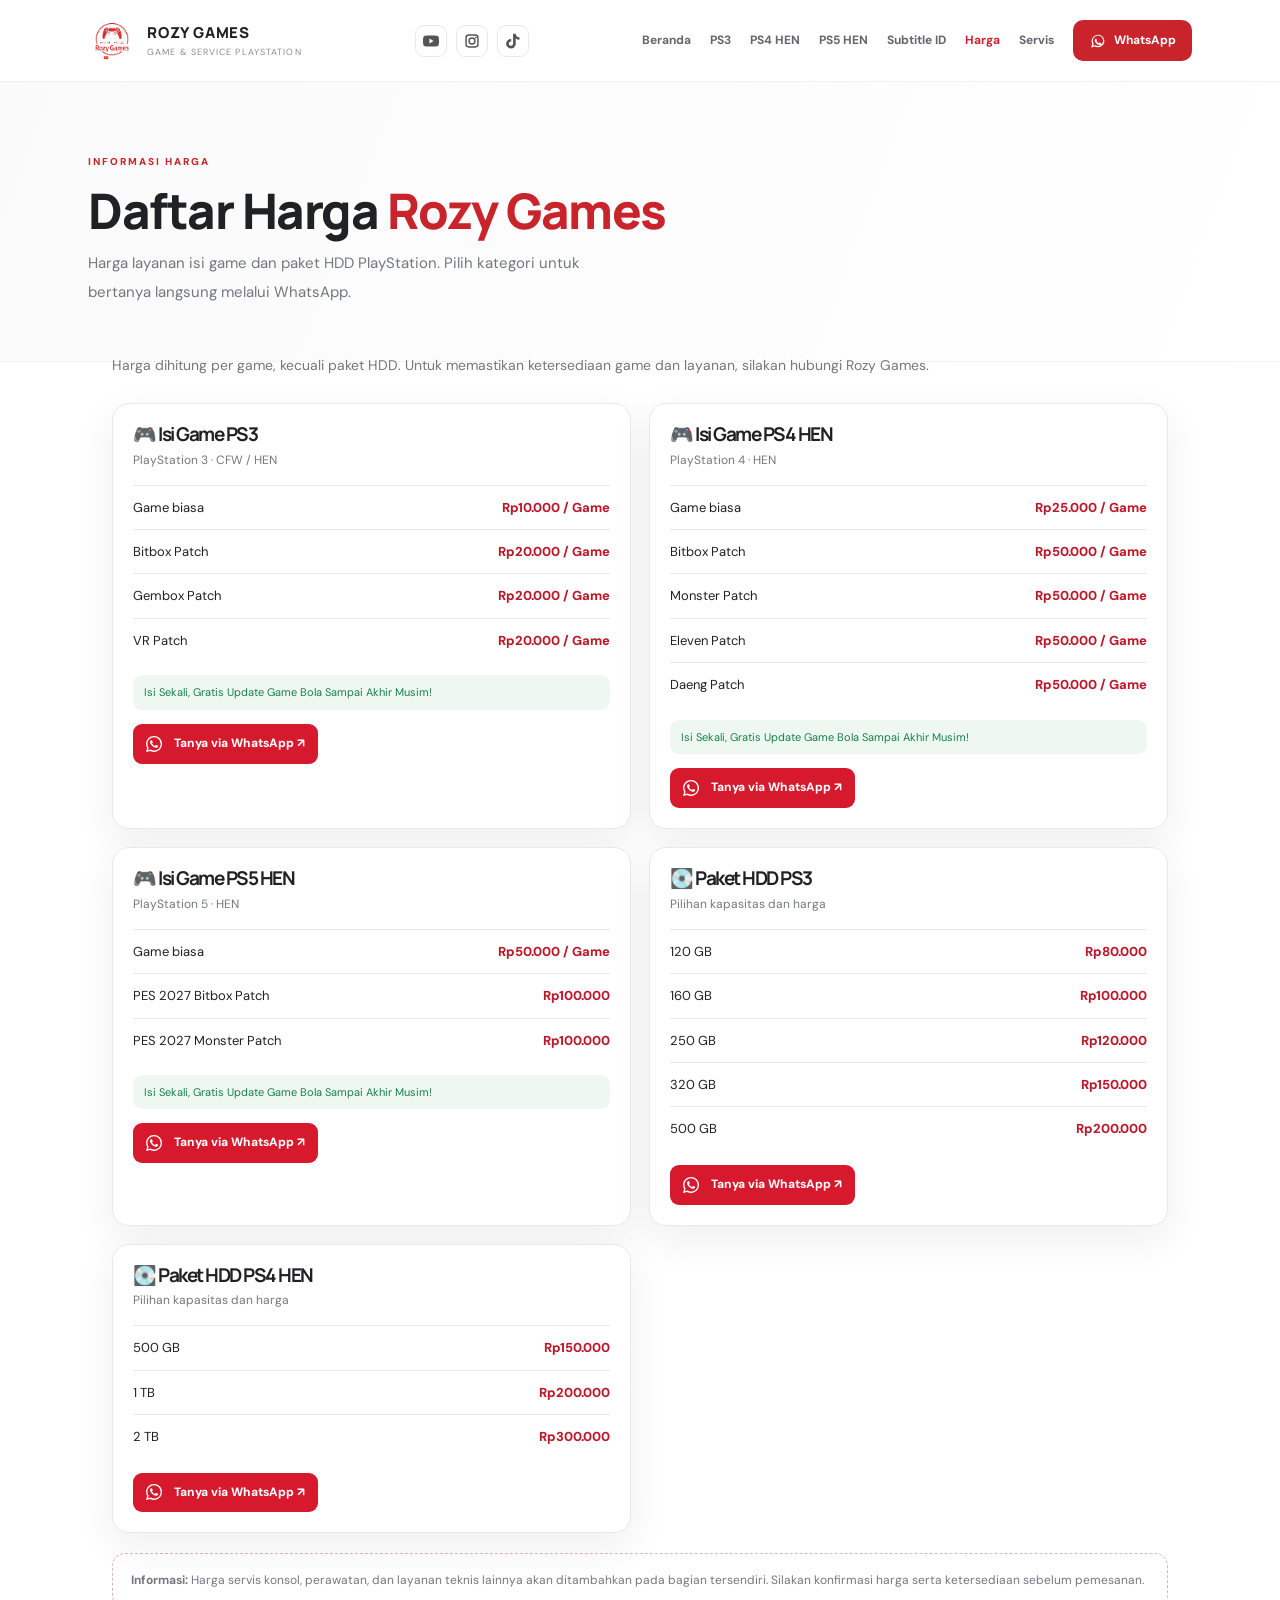
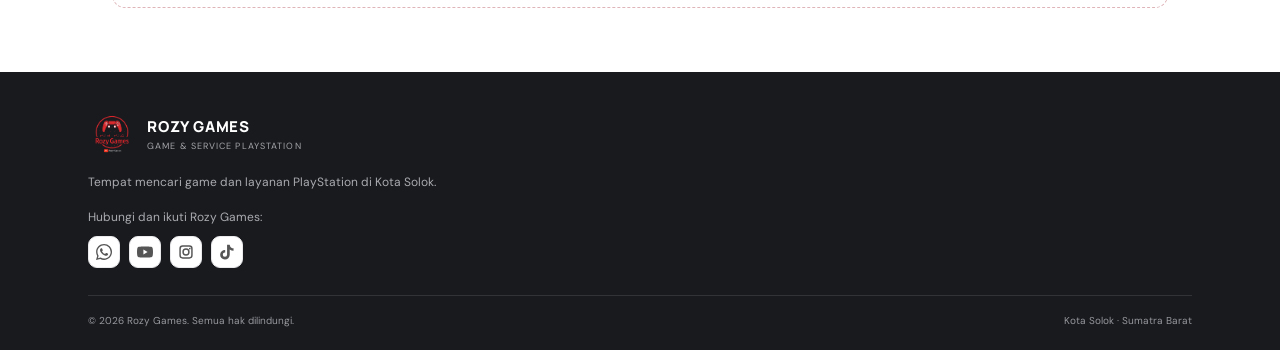
==== harga.html @ c739a8d6 "Rapikan metadata dan SEO halaman Rozy Games" ====
<!doctype html>
<html lang="id">
<head>
  <meta charset="utf-8">
  <meta name="viewport" content="width=device-width, initial-scale=1">
  <meta name="theme-color" content="#ffffff">
  <meta name="description" content="Daftar harga jasa isi game PS3, PS4 HEN, PS5 HEN dan paket HDD Rozy Games Kota Solok, Sumatra Barat. Konfirmasi harga dan ketersediaan melalui WhatsApp.">
  <title>Daftar Harga Isi Game | Rozy Games</title>
  <link rel="preconnect" href="https://fonts.googleapis.com">
  <link rel="preconnect" href="https://fonts.gstatic.com" crossorigin>
  <link href="https://fonts.googleapis.com/css2?family=DM+Sans:wght@400;500;600;700;800&family=Manrope:wght@400;500;600;700;800&display=swap" rel="stylesheet">
  <link rel="stylesheet" href="css/style.css">
<link rel="canonical" href="https://rozygames.github.io/rozy-games/harga.html">
<meta property="og:type" content="website"><meta property="og:locale" content="id_ID"><meta property="og:site_name" content="Rozy Games"><meta property="og:title" content="Daftar Harga Isi Game PS3, PS4 HEN & PS5 HEN | Rozy Games"><meta property="og:description" content="Daftar harga jasa isi game PS3, PS4 HEN, PS5 HEN dan paket HDD Rozy Games Kota Solok, Sumatra Barat. Konfirmasi harga dan ketersediaan melalui WhatsApp."><meta property="og:url" content="https://rozygames.github.io/rozy-games/harga.html"><meta name="twitter:card" content="summary"><meta name="twitter:title" content="Daftar Harga Isi Game | Rozy Games"><meta name="twitter:description" content="Daftar harga jasa isi game PS3, PS4 HEN, PS5 HEN dan paket HDD Rozy Games Kota Solok, Sumatra Barat. Konfirmasi harga dan ketersediaan melalui WhatsApp.">
</head>
<body>
<header class="site-header">
  <div class="header-inner">
    <a class="brand" href="index.html" aria-label="Rozy Games Beranda">
      <img class="brand-logo" src="assets/logo-rozy.png" alt="Logo Rozy Games">
      <span class="brand-text"><strong>ROZY GAMES</strong><small>GAME & SERVICE PLAYSTATION</small></span>
    </a>
<div class="header-socials" aria-label="Media sosial Rozy Games">
<a href="https://www.youtube.com/@RozyGames" target="_blank" rel="noopener noreferrer" aria-label="YouTube Rozy Games" title="YouTube"><svg viewBox="0 0 24 24" aria-hidden="true"><path d="M23.5 6.2a3 3 0 0 0-2.1-2.1C19.5 3.6 12 3.6 12 3.6s-7.5 0-9.4.5A3 3 0 0 0 .5 6.2 31 31 0 0 0 0 12a31 31 0 0 0 .5 5.8 3 3 0 0 0 2.1 2.1c1.9.5 9.4.5 9.4.5s7.5 0 9.4-.5a3 3 0 0 0 2.1-2.1A31 31 0 0 0 24 12a31 31 0 0 0-.5-5.8ZM9.6 15.6V8.4l6.3 3.6-6.3 3.6Z"/></svg></a>
<a href="https://www.instagram.com/rozygames/" target="_blank" rel="noopener noreferrer" aria-label="Instagram Rozy Games" title="Instagram"><svg viewBox="0 0 24 24" aria-hidden="true"><path d="M7 2h10a5 5 0 0 1 5 5v10a5 5 0 0 1-5 5H7a5 5 0 0 1-5-5V7a5 5 0 0 1 5-5Zm0 2.2A2.8 2.8 0 0 0 4.2 7v10A2.8 2.8 0 0 0 7 19.8h10a2.8 2.8 0 0 0 2.8-2.8V7A2.8 2.8 0 0 0 17 4.2H7Zm5 2.3a5.5 5.5 0 1 1 0 11 5.5 5.5 0 0 1 0-11Zm0 2.2a3.3 3.3 0 1 0 0 6.6 3.3 3.3 0 0 0 0-6.6Zm5.7-3.1a1.3 1.3 0 1 1 0 2.6 1.3 1.3 0 0 1 0-2.6Z"/></svg></a>
<a href="https://www.tiktok.com/@rozy_games" target="_blank" rel="noopener noreferrer" aria-label="TikTok Rozy Games" title="TikTok"><svg viewBox="0 0 24 24" aria-hidden="true"><path d="M19.6 6.2a5.8 5.8 0 0 1-3.5-4.8V1h-4v15.1a3.2 3.2 0 1 1-2.8-3.2v-4a7.2 7.2 0 1 0 6.8 7.2V8.4a9.7 9.7 0 0 0 5.7 1.9v-4a5.8 5.8 0 0 1-2.2-.1Z"/></svg></a>
</div>
    <button class="menu-toggle" id="menuToggle" aria-label="Buka menu" aria-expanded="false">☰</button>
    <nav class="main-nav" id="mainNav"><a class="nav-link" href="index.html">Beranda</a><a class="nav-link" href="ps3.html">PS3</a><a class="nav-link" href="ps4-hen.html">PS4 HEN</a><a class="nav-link" href="ps5-hen.html">PS5 HEN</a><a class="nav-link" href="subtitle-indonesia.html">Subtitle ID</a><a class="nav-link active" href="harga.html">Harga</a><a class="nav-link" href="servis.html">Servis</a>
      <a class="nav-contact" href="https://wa.me/6281270635111" target="_blank" rel="noopener"><svg class="action-icon" style="width:18px;height:18px;min-width:18px;max-width:18px;min-height:18px;max-height:18px;display:inline-block;flex:0 0 18px;vertical-align:middle;fill:currentColor;margin-right:7px" viewBox="0 0 24 24" aria-hidden="true" focusable="false"><path d="M20.5 11.8a8.5 8.5 0 0 1-12.6 7.4L3 20.5l1.3-4.7a8.5 8.5 0 1 1 16.2-4Zm-8.5-7a6.9 6.9 0 0 0-5.9 10.5l.2.4-.8 2.7 2.8-.8.4.2a6.9 6.9 0 1 0 3.3-13Zm3.8 9.8c-.2-.1-1.2-.6-1.4-.7-.2-.1-.3-.1-.5.1l-.6.7c-.1.2-.3.2-.5.1a5.7 5.7 0 0 1-2.8-2.4c-.2-.3.2-.3.6-1.1.1-.2 0-.3 0-.4l-.6-1.4c-.2-.4-.4-.4-.5-.4h-.5c-.2 0-.4.1-.6.3-.2.2-.8.8-.8 1.9s.8 2.2.9 2.3c.1.2 1.6 2.5 3.9 3.4 1.4.6 2 .6 2.7.5.4-.1 1.2-.5 1.4-1 .2-.5.2-.9.1-1 0-.1-.2-.2-.4-.3Z"/></svg>WhatsApp</a>
    </nav>
  </div>
</header>
<main>
<style>
.price-page{max-width:1104px;margin:0 auto;padding:0 24px 64px}
.price-lead{color:var(--muted);font-size:14px;line-height:1.7;margin:-8px 0 25px}
.price-grid{display:grid;grid-template-columns:repeat(2,minmax(0,1fr));gap:18px}
.price-card{border:1px solid var(--line);border-radius:17px;background:#fff;padding:20px;box-shadow:var(--shadow);min-width:0}
.price-card h2{font-size:19px;margin:0 0 5px}
.price-card .sub{font-size:12px;color:var(--muted);margin:0 0 14px}
.price-table{width:100%;border-collapse:collapse;font-size:13px}
.price-table td{padding:11px 0;border-top:1px solid var(--line);vertical-align:top}
.price-table td:last-child{text-align:right;font-weight:800;color:#bd1829;white-space:nowrap;padding-left:10px}
.price-tip{font-size:11px;color:#16804a;background:#eef8f1;border-radius:9px;padding:9px 11px;margin-top:13px;line-height:1.5}
.price-cta{display:inline-flex;align-items:center;gap:7px;margin-top:14px;background:#d7192d;color:#fff;text-decoration:none;border-radius:9px;padding:10px 13px;font-size:12px;font-weight:800}
.price-note{margin-top:20px;padding:16px 18px;border:1px dashed #dfb5ba;border-radius:13px;color:var(--muted);font-size:12px;line-height:1.7}
@media(max-width:650px){.price-page{padding:0 16px 48px}.price-grid{grid-template-columns:1fr;gap:13px}.price-card{padding:17px}.price-card h2{font-size:17px}}
</style>
<section class="page-intro"><span class="eyebrow">INFORMASI HARGA</span><h1>Daftar Harga <em>Rozy Games</em></h1><p>Harga layanan isi game dan paket HDD PlayStation. Pilih kategori untuk bertanya langsung melalui WhatsApp.</p></section>
<section class="price-page">
  <p class="price-lead">Harga dihitung per game, kecuali paket HDD. Untuk memastikan ketersediaan game dan layanan, silakan hubungi Rozy Games.</p>
  <div class="price-grid">
    <article class="price-card">
      <h2>🎮 Isi Game PS3</h2><p class="sub">PlayStation 3 · CFW / HEN</p>
      <table class="price-table"><tr><td>Game biasa</td><td>Rp10.000 / Game</td></tr><tr><td>Bitbox Patch</td><td>Rp20.000 / Game</td></tr><tr><td>Gembox Patch</td><td>Rp20.000 / Game</td></tr><tr><td>VR Patch</td><td>Rp20.000 / Game</td></tr></table>
      <div class="price-tip">Isi Sekali, Gratis Update Game Bola Sampai Akhir Musim!</div>
      <a class="price-cta" href="https://wa.me/6281270635111?text=Halo%20Rozy%20Games%2C%20saya%20mau%20tanya%20harga%20isi%20game%20PS3." target="_blank" rel="noopener"><svg viewBox="0 0 24 24" aria-hidden="true" style="width:16px;height:16px;fill:currentColor;vertical-align:-3px;margin-right:5px"><path d="M20.52 3.48A11.86 11.86 0 0 0 12.08 0C5.5 0 .15 5.34.15 11.92c0 2.1.55 4.15 1.6 5.96L0 24l6.28-1.65a11.9 11.9 0 0 0 5.79 1.48h.01c6.58 0 11.93-5.35 11.93-11.93 0-3.19-1.24-6.19-3.49-8.42ZM12.08 21.8h-.01a9.9 9.9 0 0 1-5.04-1.38l-.36-.21-3.73.98.99-3.64-.24-.37a9.87 9.87 0 0 1-1.52-5.26c0-5.47 4.45-9.92 9.92-9.92a9.85 9.85 0 0 1 7.02 2.91 9.85 9.85 0 0 1 2.9 7.02c0 5.47-4.45 9.92-9.93 9.92Zm5.45-7.43c-.3-.15-1.76-.87-2.03-.97-.27-.1-.47-.15-.67.15-.2.3-.77.97-.94 1.17-.17.2-.35.22-.65.07-.3-.15-1.26-.46-2.4-1.47-.89-.79-1.49-1.77-1.66-2.07-.17-.3-.02-.46.13-.61.13-.13.3-.35.45-.52.15-.17.2-.3.3-.5.1-.2.05-.37-.02-.52-.08-.15-.67-1.62-.92-2.22-.24-.58-.49-.5-.67-.51h-.57c-.2 0-.52.07-.79.37-.27.3-1.04 1.02-1.04 2.49s1.07 2.89 1.22 3.09c.15.2 2.1 3.2 5.08 4.49.71.31 1.27.5 1.7.64.71.23 1.36.2 1.87.12.57-.08 1.76-.72 2.01-1.42.25-.7.25-1.29.17-1.42-.07-.12-.27-.2-.57-.35Z"/></svg>Tanya via WhatsApp ↗</a>
    </article>
    <article class="price-card">
      <h2>🎮 Isi Game PS4 HEN</h2><p class="sub">PlayStation 4 · HEN</p>
      <table class="price-table"><tr><td>Game biasa</td><td>Rp25.000 / Game</td></tr><tr><td>Bitbox Patch</td><td>Rp50.000 / Game</td></tr><tr><td>Monster Patch</td><td>Rp50.000 / Game</td></tr><tr><td>Eleven Patch</td><td>Rp50.000 / Game</td></tr><tr><td>Daeng Patch</td><td>Rp50.000 / Game</td></tr></table>
      <div class="price-tip">Isi Sekali, Gratis Update Game Bola Sampai Akhir Musim!</div>
      <a class="price-cta" href="https://wa.me/6281270635111?text=Halo%20Rozy%20Games%2C%20saya%20mau%20tanya%20harga%20isi%20game%20PS4%20HEN." target="_blank" rel="noopener"><svg viewBox="0 0 24 24" aria-hidden="true" style="width:16px;height:16px;fill:currentColor;vertical-align:-3px;margin-right:5px"><path d="M20.52 3.48A11.86 11.86 0 0 0 12.08 0C5.5 0 .15 5.34.15 11.92c0 2.1.55 4.15 1.6 5.96L0 24l6.28-1.65a11.9 11.9 0 0 0 5.79 1.48h.01c6.58 0 11.93-5.35 11.93-11.93 0-3.19-1.24-6.19-3.49-8.42ZM12.08 21.8h-.01a9.9 9.9 0 0 1-5.04-1.38l-.36-.21-3.73.98.99-3.64-.24-.37a9.87 9.87 0 0 1-1.52-5.26c0-5.47 4.45-9.92 9.92-9.92a9.85 9.85 0 0 1 7.02 2.91 9.85 9.85 0 0 1 2.9 7.02c0 5.47-4.45 9.92-9.93 9.92Zm5.45-7.43c-.3-.15-1.76-.87-2.03-.97-.27-.1-.47-.15-.67.15-.2.3-.77.97-.94 1.17-.17.2-.35.22-.65.07-.3-.15-1.26-.46-2.4-1.47-.89-.79-1.49-1.77-1.66-2.07-.17-.3-.02-.46.13-.61.13-.13.3-.35.45-.52.15-.17.2-.3.3-.5.1-.2.05-.37-.02-.52-.08-.15-.67-1.62-.92-2.22-.24-.58-.49-.5-.67-.51h-.57c-.2 0-.52.07-.79.37-.27.3-1.04 1.02-1.04 2.49s1.07 2.89 1.22 3.09c.15.2 2.1 3.2 5.08 4.49.71.31 1.27.5 1.7.64.71.23 1.36.2 1.87.12.57-.08 1.76-.72 2.01-1.42.25-.7.25-1.29.17-1.42-.07-.12-.27-.2-.57-.35Z"/></svg>Tanya via WhatsApp ↗</a>
    </article>
    <article class="price-card">
      <h2>🎮 Isi Game PS5 HEN</h2><p class="sub">PlayStation 5 · HEN</p>
      <table class="price-table"><tr><td>Game biasa</td><td>Rp50.000 / Game</td></tr><tr><td>PES 2027 Bitbox Patch</td><td>Rp100.000</td></tr><tr><td>PES 2027 Monster Patch</td><td>Rp100.000</td></tr></table>
      <div class="price-tip">Isi Sekali, Gratis Update Game Bola Sampai Akhir Musim!</div>
      <a class="price-cta" href="https://wa.me/6281270635111?text=Halo%20Rozy%20Games%2C%20saya%20mau%20tanya%20harga%20isi%20game%20PS5%20HEN." target="_blank" rel="noopener"><svg viewBox="0 0 24 24" aria-hidden="true" style="width:16px;height:16px;fill:currentColor;vertical-align:-3px;margin-right:5px"><path d="M20.52 3.48A11.86 11.86 0 0 0 12.08 0C5.5 0 .15 5.34.15 11.92c0 2.1.55 4.15 1.6 5.96L0 24l6.28-1.65a11.9 11.9 0 0 0 5.79 1.48h.01c6.58 0 11.93-5.35 11.93-11.93 0-3.19-1.24-6.19-3.49-8.42ZM12.08 21.8h-.01a9.9 9.9 0 0 1-5.04-1.38l-.36-.21-3.73.98.99-3.64-.24-.37a9.87 9.87 0 0 1-1.52-5.26c0-5.47 4.45-9.92 9.92-9.92a9.85 9.85 0 0 1 7.02 2.91 9.85 9.85 0 0 1 2.9 7.02c0 5.47-4.45 9.92-9.93 9.92Zm5.45-7.43c-.3-.15-1.76-.87-2.03-.97-.27-.1-.47-.15-.67.15-.2.3-.77.97-.94 1.17-.17.2-.35.22-.65.07-.3-.15-1.26-.46-2.4-1.47-.89-.79-1.49-1.77-1.66-2.07-.17-.3-.02-.46.13-.61.13-.13.3-.35.45-.52.15-.17.2-.3.3-.5.1-.2.05-.37-.02-.52-.08-.15-.67-1.62-.92-2.22-.24-.58-.49-.5-.67-.51h-.57c-.2 0-.52.07-.79.37-.27.3-1.04 1.02-1.04 2.49s1.07 2.89 1.22 3.09c.15.2 2.1 3.2 5.08 4.49.71.31 1.27.5 1.7.64.71.23 1.36.2 1.87.12.57-.08 1.76-.72 2.01-1.42.25-.7.25-1.29.17-1.42-.07-.12-.27-.2-.57-.35Z"/></svg>Tanya via WhatsApp ↗</a>
    </article>
    <article class="price-card">
      <h2>💽 Paket HDD PS3</h2><p class="sub">Pilihan kapasitas dan harga</p>
      <table class="price-table"><tr><td>120 GB</td><td>Rp80.000</td></tr><tr><td>160 GB</td><td>Rp100.000</td></tr><tr><td>250 GB</td><td>Rp120.000</td></tr><tr><td>320 GB</td><td>Rp150.000</td></tr><tr><td>500 GB</td><td>Rp200.000</td></tr></table>
      <a class="price-cta" href="https://wa.me/6281270635111?text=Halo%20Rozy%20Games%2C%20saya%20mau%20tanya%20paket%20HDD%20PS3." target="_blank" rel="noopener"><svg viewBox="0 0 24 24" aria-hidden="true" style="width:16px;height:16px;fill:currentColor;vertical-align:-3px;margin-right:5px"><path d="M20.52 3.48A11.86 11.86 0 0 0 12.08 0C5.5 0 .15 5.34.15 11.92c0 2.1.55 4.15 1.6 5.96L0 24l6.28-1.65a11.9 11.9 0 0 0 5.79 1.48h.01c6.58 0 11.93-5.35 11.93-11.93 0-3.19-1.24-6.19-3.49-8.42ZM12.08 21.8h-.01a9.9 9.9 0 0 1-5.04-1.38l-.36-.21-3.73.98.99-3.64-.24-.37a9.87 9.87 0 0 1-1.52-5.26c0-5.47 4.45-9.92 9.92-9.92a9.85 9.85 0 0 1 7.02 2.91 9.85 9.85 0 0 1 2.9 7.02c0 5.47-4.45 9.92-9.93 9.92Zm5.45-7.43c-.3-.15-1.76-.87-2.03-.97-.27-.1-.47-.15-.67.15-.2.3-.77.97-.94 1.17-.17.2-.35.22-.65.07-.3-.15-1.26-.46-2.4-1.47-.89-.79-1.49-1.77-1.66-2.07-.17-.3-.02-.46.13-.61.13-.13.3-.35.45-.52.15-.17.2-.3.3-.5.1-.2.05-.37-.02-.52-.08-.15-.67-1.62-.92-2.22-.24-.58-.49-.5-.67-.51h-.57c-.2 0-.52.07-.79.37-.27.3-1.04 1.02-1.04 2.49s1.07 2.89 1.22 3.09c.15.2 2.1 3.2 5.08 4.49.71.31 1.27.5 1.7.64.71.23 1.36.2 1.87.12.57-.08 1.76-.72 2.01-1.42.25-.7.25-1.29.17-1.42-.07-.12-.27-.2-.57-.35Z"/></svg>Tanya via WhatsApp ↗</a>
    </article>
    <article class="price-card">
      <h2>💽 Paket HDD PS4 HEN</h2><p class="sub">Pilihan kapasitas dan harga</p>
      <table class="price-table"><tr><td>500 GB</td><td>Rp150.000</td></tr><tr><td>1 TB</td><td>Rp200.000</td></tr><tr><td>2 TB</td><td>Rp300.000</td></tr></table>
      <a class="price-cta" href="https://wa.me/6281270635111?text=Halo%20Rozy%20Games%2C%20saya%20mau%20tanya%20paket%20HDD%20PS4%20HEN." target="_blank" rel="noopener"><svg viewBox="0 0 24 24" aria-hidden="true" style="width:16px;height:16px;fill:currentColor;vertical-align:-3px;margin-right:5px"><path d="M20.52 3.48A11.86 11.86 0 0 0 12.08 0C5.5 0 .15 5.34.15 11.92c0 2.1.55 4.15 1.6 5.96L0 24l6.28-1.65a11.9 11.9 0 0 0 5.79 1.48h.01c6.58 0 11.93-5.35 11.93-11.93 0-3.19-1.24-6.19-3.49-8.42ZM12.08 21.8h-.01a9.9 9.9 0 0 1-5.04-1.38l-.36-.21-3.73.98.99-3.64-.24-.37a9.87 9.87 0 0 1-1.52-5.26c0-5.47 4.45-9.92 9.92-9.92a9.85 9.85 0 0 1 7.02 2.91 9.85 9.85 0 0 1 2.9 7.02c0 5.47-4.45 9.92-9.93 9.92Zm5.45-7.43c-.3-.15-1.76-.87-2.03-.97-.27-.1-.47-.15-.67.15-.2.3-.77.97-.94 1.17-.17.2-.35.22-.65.07-.3-.15-1.26-.46-2.4-1.47-.89-.79-1.49-1.77-1.66-2.07-.17-.3-.02-.46.13-.61.13-.13.3-.35.45-.52.15-.17.2-.3.3-.5.1-.2.05-.37-.02-.52-.08-.15-.67-1.62-.92-2.22-.24-.58-.49-.5-.67-.51h-.57c-.2 0-.52.07-.79.37-.27.3-1.04 1.02-1.04 2.49s1.07 2.89 1.22 3.09c.15.2 2.1 3.2 5.08 4.49.71.31 1.27.5 1.7.64.71.23 1.36.2 1.87.12.57-.08 1.76-.72 2.01-1.42.25-.7.25-1.29.17-1.42-.07-.12-.27-.2-.57-.35Z"/></svg>Tanya via WhatsApp ↗</a>
    </article>
  </div>
  <div class="price-note"><strong>Informasi:</strong> Harga servis konsol, perawatan, dan layanan teknis lainnya akan ditambahkan pada bagian tersendiri. Silakan konfirmasi harga serta ketersediaan sebelum pemesanan.</div>
</section></main>
<footer class="site-footer">
  <div class="footer-main">
    <div class="brand footer-brand"><img class="brand-logo" src="assets/logo-rozy.png" alt="Logo Rozy Games"><span class="brand-text"><strong>ROZY GAMES</strong><small>GAME & SERVICE PLAYSTATION</small></span></div>
    <p>Tempat mencari game dan layanan PlayStation di Kota Solok.</p>
    <p class="footer-contact-label">Hubungi dan ikuti Rozy Games:</p>
<div class="header-socials footer-social-icons" aria-label="Hubungi dan ikuti Rozy Games">
<a href="https://wa.me/6281270635111" target="_blank" rel="noopener noreferrer" aria-label="WhatsApp Rozy Games 0812 7063 5111" title="WhatsApp 0812 7063 5111"><svg viewBox="0 0 24 24" aria-hidden="true"><path d="M20.52 3.48A11.86 11.86 0 0 0 12.08 0C5.5 0 .15 5.34.15 11.92c0 2.1.55 4.15 1.6 5.96L0 24l6.28-1.65a11.9 11.9 0 0 0 5.79 1.48h.01c6.58 0 11.93-5.35 11.93-11.93 0-3.19-1.24-6.19-3.49-8.42ZM12.08 21.8h-.01a9.9 9.9 0 0 1-5.04-1.38l-.36-.21-3.73.98.99-3.64-.24-.37a9.87 9.87 0 0 1-1.52-5.26c0-5.47 4.45-9.92 9.92-9.92a9.85 9.85 0 0 1 7.02 2.91 9.85 9.85 0 0 1 2.9 7.02c0 5.47-4.45 9.92-9.93 9.92Zm5.45-7.43c-.3-.15-1.76-.87-2.03-.97-.27-.1-.47-.15-.67.15-.2.3-.77.97-.94 1.17-.17.2-.35.22-.65.07-.3-.15-1.26-.46-2.4-1.47-.89-.79-1.49-1.77-1.66-2.07-.17-.3-.02-.46.13-.61.13-.13.3-.35.45-.52.15-.17.2-.3.3-.5.1-.2.05-.37-.02-.52-.08-.15-.67-1.62-.92-2.22-.24-.58-.49-.5-.67-.51h-.57c-.2 0-.52.07-.79.37-.27.3-1.04 1.02-1.04 2.49s1.07 2.89 1.22 3.09c.15.2 2.1 3.2 5.08 4.49.71.31 1.27.5 1.7.64.71.23 1.36.2 1.87.12.57-.08 1.76-.72 2.01-1.42.25-.7.25-1.29.17-1.42-.07-.12-.27-.2-.57-.35Z"/></svg></a>
<a href="https://www.youtube.com/@RozyGames" target="_blank" rel="noopener noreferrer" aria-label="YouTube Rozy Games" title="YouTube"><svg viewBox="0 0 24 24" aria-hidden="true"><path d="M23.5 6.2a3 3 0 0 0-2.1-2.1C19.5 3.6 12 3.6 12 3.6s-7.5 0-9.4.5A3 3 0 0 0 .5 6.2 31 31 0 0 0 0 12a31 31 0 0 0 .5 5.8 3 3 0 0 0 2.1 2.1c1.9.5 9.4.5 9.4.5s7.5 0 9.4-.5a3 3 0 0 0 2.1-2.1A31 31 0 0 0 24 12a31 31 0 0 0-.5-5.8ZM9.6 15.6V8.4l6.3 3.6-6.3 3.6Z"/></svg></a>
<a href="https://www.instagram.com/rozygames/" target="_blank" rel="noopener noreferrer" aria-label="Instagram Rozy Games" title="Instagram"><svg viewBox="0 0 24 24" aria-hidden="true"><path d="M7 2h10a5 5 0 0 1 5 5v10a5 5 0 0 1-5 5H7a5 5 0 0 1-5-5V7a5 5 0 0 1 5-5Zm0 2.2A2.8 2.8 0 0 0 4.2 7v10A2.8 2.8 0 0 0 7 19.8h10a2.8 2.8 0 0 0 2.8-2.8V7A2.8 2.8 0 0 0 17 4.2H7Zm5 2.3a5.5 5.5 0 1 1 0 11 5.5 5.5 0 0 1 0-11Zm0 2.2a3.3 3.3 0 1 0 0 6.6 3.3 3.3 0 0 0 0-6.6Zm5.7-3.1a1.3 1.3 0 1 1 0 2.6 1.3 1.3 0 0 1 0-2.6Z"/></svg></a>
<a href="https://www.tiktok.com/@rozy_games" target="_blank" rel="noopener noreferrer" aria-label="TikTok Rozy Games" title="TikTok"><svg viewBox="0 0 24 24" aria-hidden="true"><path d="M19.6 6.2a5.8 5.8 0 0 1-3.5-4.8V1h-4v15.1a3.2 3.2 0 1 1-2.8-3.2v-4a7.2 7.2 0 1 0 6.8 7.2V8.4a9.7 9.7 0 0 0 5.7 1.9v-4a5.8 5.8 0 0 1-2.2-.1Z"/></svg></a>
</div>
  </div>
  <div class="footer-bottom"><span>© <span id="year"></span> Rozy Games. Semua hak dilindungi.</span><span>Kota Solok · Sumatra Barat</span></div>
</footer>
<script src="js/main.js"></script>
</body>
</html>
---- css/style.css ----
:root{--red:#c9232b;--red-dark:#a91c24;--ink:#202124;--muted:#73777f;--line:#e9e9ec;--soft:#f7f7f8;--shadow:0 14px 40px rgba(25,25,35,.07)}
*{box-sizing:border-box}html{scroll-behavior:smooth}body{margin:0;background:#fff;color:var(--ink);font-family:"DM Sans",Arial,sans-serif;font-size:15px;line-height:1.65;-webkit-font-smoothing:antialiased}a{color:inherit;text-decoration:none}
.site-header{height:82px;background:rgba(255,255,255,.97);border-bottom:1px solid #f0f0f1;position:sticky;top:0;z-index:20;backdrop-filter:blur(12px)}.header-inner{max-width:1160px;height:100%;margin:auto;padding:0 28px;display:flex;align-items:center;justify-content:space-between;gap:24px}
.brand{display:flex;align-items:center;gap:11px;flex-shrink:0}.brand-logo{width:48px;height:48px;object-fit:contain;border-radius:10px;display:block}.brand-text{display:flex;flex-direction:column;line-height:1.25}.brand-text strong{font:800 15px Manrope,sans-serif;letter-spacing:.8px}.brand-text small{font-size:9px;color:#8a8d93;letter-spacing:1.1px;margin-top:4px}
.header-socials{display:flex;align-items:center;gap:9px;flex-shrink:0}.header-socials a{width:32px;height:32px;display:grid;place-items:center;border:1px solid var(--line);border-radius:9px;background:#fff;color:#555;transition:.2s}.header-socials a:hover{color:var(--red);border-color:#efc5c7;background:#fffafa;transform:translateY(-2px)}.header-socials svg{width:16px;height:16px;fill:currentColor;display:block}.header-socials a:first-child:hover{color:#e62117}.header-socials a:nth-child(2):hover{color:#c13584}.header-socials a:nth-child(3):hover{color:#111}
.main-nav{display:flex;align-items:center;gap:19px}.nav-link{font-size:12px;font-weight:700;color:#62666d;white-space:nowrap;transition:.2s}.nav-link:hover,.nav-link.active{color:var(--red)}.nav-contact{background:var(--red);color:white;padding:11px 16px;border-radius:10px;font-size:12px;font-weight:700;white-space:nowrap}.nav-contact:hover,.btn-red:hover{background:var(--red-dark)}.menu-toggle{display:none;border:0;background:var(--soft);border-radius:9px;padding:9px 12px;font-size:20px}
.hero{max-width:1160px;margin:0 auto;padding:82px 28px 76px;min-height:480px;display:grid;grid-template-columns:1.05fr .95fr;align-items:center;gap:45px;overflow:hidden}.eyebrow{font-size:10px;letter-spacing:2px;font-weight:800;color:var(--red)}h1,h2{font-family:Manrope,"DM Sans",sans-serif;letter-spacing:-1.5px;line-height:1.15;margin:12px 0 17px}h1{font-size:clamp(36px,5vw,58px);font-weight:800}h1 em,h2 em{font-style:normal;color:var(--red)}.hero-copy p,.page-intro p{color:var(--muted);max-width:520px;font-size:15px;line-height:1.9}
.hero-actions{display:flex;gap:12px;flex-wrap:wrap;margin-top:28px}.btn{display:inline-flex;align-items:center;justify-content:center;gap:15px;padding:13px 19px;border-radius:10px;font-size:12px;font-weight:800;transition:.2s}.btn-red{background:var(--red);color:white;box-shadow:0 8px 18px #c9232b25}.btn-light{background:#f4f4f5;color:#333}.btn-white{background:white;color:var(--red)}
.hero-art{height:340px;position:relative;display:grid;place-items:center;isolation:isolate}.showcase-glow{position:absolute;width:290px;height:290px;border-radius:50%;background:radial-gradient(circle,#fbe9ea 0%,#fff7f7 48%,transparent 72%);z-index:-2}.showcase-orbit{position:absolute;border:1px solid #f0e4e5;border-radius:50%;z-index:-1}.showcase-orbit-one{width:350px;height:235px;transform:rotate(-22deg)}.showcase-orbit-two{width:275px;height:325px;transform:rotate(32deg)}.showcase-card{width:min(100%,340px);min-height:230px;position:relative;display:flex;flex-direction:column;align-items:center;justify-content:center;gap:13px;padding:25px 24px 22px;background:rgba(255,255,255,.94);border:1px solid #f0e2e3;border-radius:24px;box-shadow:0 24px 60px rgba(90,25,30,.10);text-align:center;overflow:hidden}.showcase-logo{width:112px;height:112px;border-radius:22px;background:#fff;display:grid;place-items:center;overflow:hidden}.showcase-logo img{width:100%;height:100%;object-fit:contain;display:block}.showcase-copy{display:flex;flex-direction:column;align-items:center;line-height:1.25}.showcase-copy span{font:800 11px Manrope,sans-serif;letter-spacing:2.4px;color:var(--red)}.showcase-copy strong{font:800 13px Manrope,sans-serif;letter-spacing:.7px;margin-top:5px}.showcase-copy small{font-size:9px;letter-spacing:1.5px;color:#8a8d93;margin-top:7px}.showcase-accent{position:absolute;bottom:0;left:24%;width:52%;height:4px;border-radius:5px 5px 0 0;background:var(--red)}.float-chip{position:absolute;z-index:2;background:#fff;border:1px solid var(--line);box-shadow:var(--shadow);border-radius:9px;padding:10px 14px;font-size:9px;font-weight:800;letter-spacing:1.1px}.chip-top{top:39px;right:0}.chip-bottom{bottom:35px;left:0;color:var(--red)}.chip-dot{display:inline-block;width:7px;height:7px;margin-right:7px;border-radius:50%;background:var(--red);vertical-align:1px}
.section{max-width:1160px;margin:0 auto;padding:55px 28px 75px}.section-heading{display:flex;align-items:end;justify-content:space-between;gap:20px;margin-bottom:27px}.section-heading h2,.service-strip h2{font-size:31px;margin:8px 0 0}.section-heading p{color:var(--muted);font-size:13px;max-width:320px;margin:0}.category-grid{display:grid;grid-template-columns:repeat(4,1fr);gap:15px}.category-card{position:relative;min-height:190px;border:1px solid var(--line);border-radius:16px;padding:22px;background:#fff;transition:.25s}.category-card:hover{transform:translateY(-4px);box-shadow:var(--shadow);border-color:#e7b5b8}.category-card.featured{background:#fffafa;border-color:#f0d9da}.category-icon{width:100px;height:84px;display:flex;align-items:center;justify-content:flex-start;border-radius:0;background:transparent;color:var(--red);margin-bottom:14px}.category-icon img{display:block;width:100%;height:100%;object-fit:contain;filter:drop-shadow(0 5px 5px rgba(20,20,25,.13))}.category-name{display:block;font:800 15px Manrope}.category-desc{display:block;color:var(--muted);font-size:11px;margin-top:5px}.card-arrow{position:absolute;right:20px;bottom:20px;color:var(--red);font-size:18px}
.service-strip{max-width:1104px;margin:0 auto 75px;background:var(--red);border-radius:20px;padding:34px 40px;color:#fff;display:flex;align-items:center;justify-content:space-between;gap:25px}.service-strip .eyebrow{color:#ffdfe1}.service-strip h2{font-size:26px}.service-strip p{margin:8px 0 0;color:#ffe9ea;font-size:13px}
.page-intro{background:linear-gradient(110deg,#fafafa,#fff);padding:66px max(28px,calc((100% - 1104px)/2)) 55px;border-bottom:1px solid #f2f2f3}.page-intro h1{font-size:clamp(34px,4.5vw,49px);margin:10px 0}.page-intro p{margin:0}.catalog-section{padding-top:32px}.catalog-tools{display:flex;align-items:center;justify-content:space-between;gap:16px;margin-bottom:22px}.search-box{width:min(100%,430px);display:flex;align-items:center;gap:10px;border:1px solid var(--line);border-radius:11px;padding:0 14px;height:47px;color:#9a9da3}.search-box span{font-size:22px}.search-box input{border:0;outline:0;flex:1;min-width:0;font:inherit;font-size:13px}.result-count{font-size:11px;color:var(--muted)}
.empty-panel{width:100%;border:1px dashed #dedee2;border-radius:17px;background:#fcfcfc;text-align:center;padding:42px 24px;grid-column:1/-1}.empty-symbol{width:44px;height:44px;border-radius:50%;background:#fbedee;color:var(--red);display:grid;place-items:center;font-size:25px;margin:0 auto 15px}.empty-panel h2{font-size:21px;letter-spacing:-.5px;margin:0 0 9px}.empty-panel p{color:var(--muted);font-size:13px;max-width:520px;margin:0 auto 20px}.catalog-empty{padding:55px 24px}
.site-footer{background:#191a1e;color:white;padding:38px max(28px,calc((100% - 1104px)/2)) 20px}.footer-main{padding-bottom:27px}.footer-brand .brand-text small{color:#a4a5aa}.footer-main p{color:#a9abb0;font-size:12px;margin:15px 0 9px}.footer-main>a{font-size:12px;color:#fff}.footer-bottom{border-top:1px solid #ffffff1c;padding-top:17px;display:flex;justify-content:space-between;gap:15px;color:#96989e;font-size:10px}
@media(max-width:1100px){.header-inner{gap:14px}.main-nav{gap:11px}.nav-link{font-size:10.5px}.header-socials{gap:6px}.header-socials a{width:29px;height:29px}}
@media(max-width:980px){.main-nav{gap:9px}.nav-link{font-size:10px}.header-inner{padding:0 20px}.header-socials{gap:5px}.header-socials a{width:27px;height:27px}.hero{padding-top:60px}.category-grid{grid-template-columns:repeat(2,1fr)}}
@media(max-width:760px){.site-header{height:70px}.header-inner{padding:0 18px;gap:10px}.header-socials{margin-left:auto;gap:6px}.header-socials a{width:30px;height:30px}.header-socials svg{width:15px;height:15px}.menu-toggle{display:block}.main-nav{display:none;position:absolute;top:69px;left:0;right:0;background:#fff;border-bottom:1px solid var(--line);padding:13px 20px 20px;box-shadow:0 14px 22px #0000000a;align-items:stretch;flex-direction:column;gap:0}.main-nav.open{display:flex}.nav-link{padding:11px 4px;border-bottom:1px solid #f3f3f4;font-size:13px}.nav-contact{text-align:center;margin-top:12px}.hero{grid-template-columns:1fr;padding:55px 22px 45px;gap:10px}.hero-copy p{font-size:14px}.hero-art{height:285px;margin-top:4px}.showcase-card{width:min(100%,310px);min-height:220px;padding:21px 18px}.showcase-logo{width:100px;height:100px}.showcase-orbit-one{width:290px;height:195px}.showcase-orbit-two{width:235px;height:275px}.chip-top{right:2%}.chip-bottom{left:2%}.section{padding:42px 20px 55px}.section-heading{display:block}.section-heading p{margin-top:12px}.section-heading h2,.service-strip h2{font-size:27px}.category-grid{gap:11px}.category-card{min-height:165px;padding:17px}.category-icon{margin-bottom:15px}.category-name{font-size:13px}.category-desc{font-size:10px}.service-strip{margin:0 18px 50px;padding:27px 23px;display:block}.service-strip .btn{margin-top:20px}.page-intro{padding:48px 22px 38px}.catalog-tools{align-items:flex-start;flex-direction:column}.search-box{width:100%}.result-count{padding-left:3px}.site-footer{padding:32px 22px 18px}.footer-bottom{flex-direction:column;gap:5px}}
@media(max-width:380px){.category-grid{grid-template-columns:1fr}.category-card{min-height:145px}.hero-actions .btn{width:100%}}

/* Kartu katalog game */
.game-grid{display:grid;grid-template-columns:repeat(auto-fill,minmax(205px,1fr));gap:20px;align-items:start}
.game-card{min-width:0;overflow:hidden;border:1px solid var(--line);border-radius:16px;background:#fff;box-shadow:0 8px 25px rgba(25,25,35,.045);transition:transform .2s,box-shadow .2s}
.game-card:hover{transform:translateY(-4px);box-shadow:var(--shadow)}
.game-card[hidden]{display:none!important}
.game-cover-wrap{position:relative;aspect-ratio:4/5;background:#f1f1f2;overflow:hidden}
.game-cover{width:100%;height:100%;object-fit:cover;display:block}
.subtitle-badge{position:absolute;left:9px;right:9px;bottom:9px;padding:7px 8px;border-radius:7px;background:rgba(190,25,34,.94);color:#fff;text-align:center;font-size:9px;font-weight:800;letter-spacing:.45px}
.game-info{padding:15px}.game-platform{font-size:9px;font-weight:800;letter-spacing:1px;color:var(--red)}
.game-title{font:800 17px/1.3 Manrope,sans-serif;letter-spacing:-.4px;margin:7px 0 13px}
.game-meta{display:flex;align-items:center;justify-content:space-between;padding:9px 0;border-top:1px solid var(--line);font-size:12px;color:var(--muted)}
.game-meta strong{color:var(--ink);font-size:13px}
.game-wa{display:flex;align-items:center;justify-content:center;margin-top:10px;padding:10px 11px;border-radius:9px;background:#fbedee;color:var(--red);font-size:11px;font-weight:800;text-align:center}
.game-wa:hover{background:var(--red);color:#fff}
@media(max-width:480px){.game-grid{grid-template-columns:repeat(2,minmax(0,1fr));gap:12px}.game-info{padding:11px}.game-title{font-size:14px}.subtitle-badge{font-size:8px;left:6px;right:6px;padding:6px 4px}.game-wa{font-size:10px}}


/* Tombol keranjang dan harga katalog PS3 */
.ps3-cart{display:flex;align-items:center;justify-content:center;gap:9px;margin-top:11px;padding:10px 12px;border-radius:10px;background:#eaf8ef;color:#147a3d;font-size:13px;font-weight:800;transition:background .2s,transform .2s}
.ps3-cart:hover{background:#d7f1e0;transform:translateY(-1px)}
.ps3-cart-icon{font-size:17px;line-height:1}
.ps3-cart-price{font-size:14px}
@media(max-width:480px){.ps3-cart{padding:9px 8px;font-size:12px}.ps3-cart-price{font-size:13px}}

/* Ikon aksi WhatsApp dan petunjuk arah di beranda */
.action-icon{width:18px;height:18px;flex:0 0 18px;display:inline-block;vertical-align:middle;fill:currentColor;margin-right:7px}

/* Pastikan ikon tombol tetap kecil dan sejajar di semua ukuran layar */
.btn .action-icon,.nav-contact .action-icon{width:18px!important;height:18px!important;min-width:18px!important;max-width:18px!important;min-height:18px!important;max-height:18px!important;flex:0 0 18px!important;display:inline-block!important;vertical-align:middle!important}
.hero-actions .btn{gap:10px}
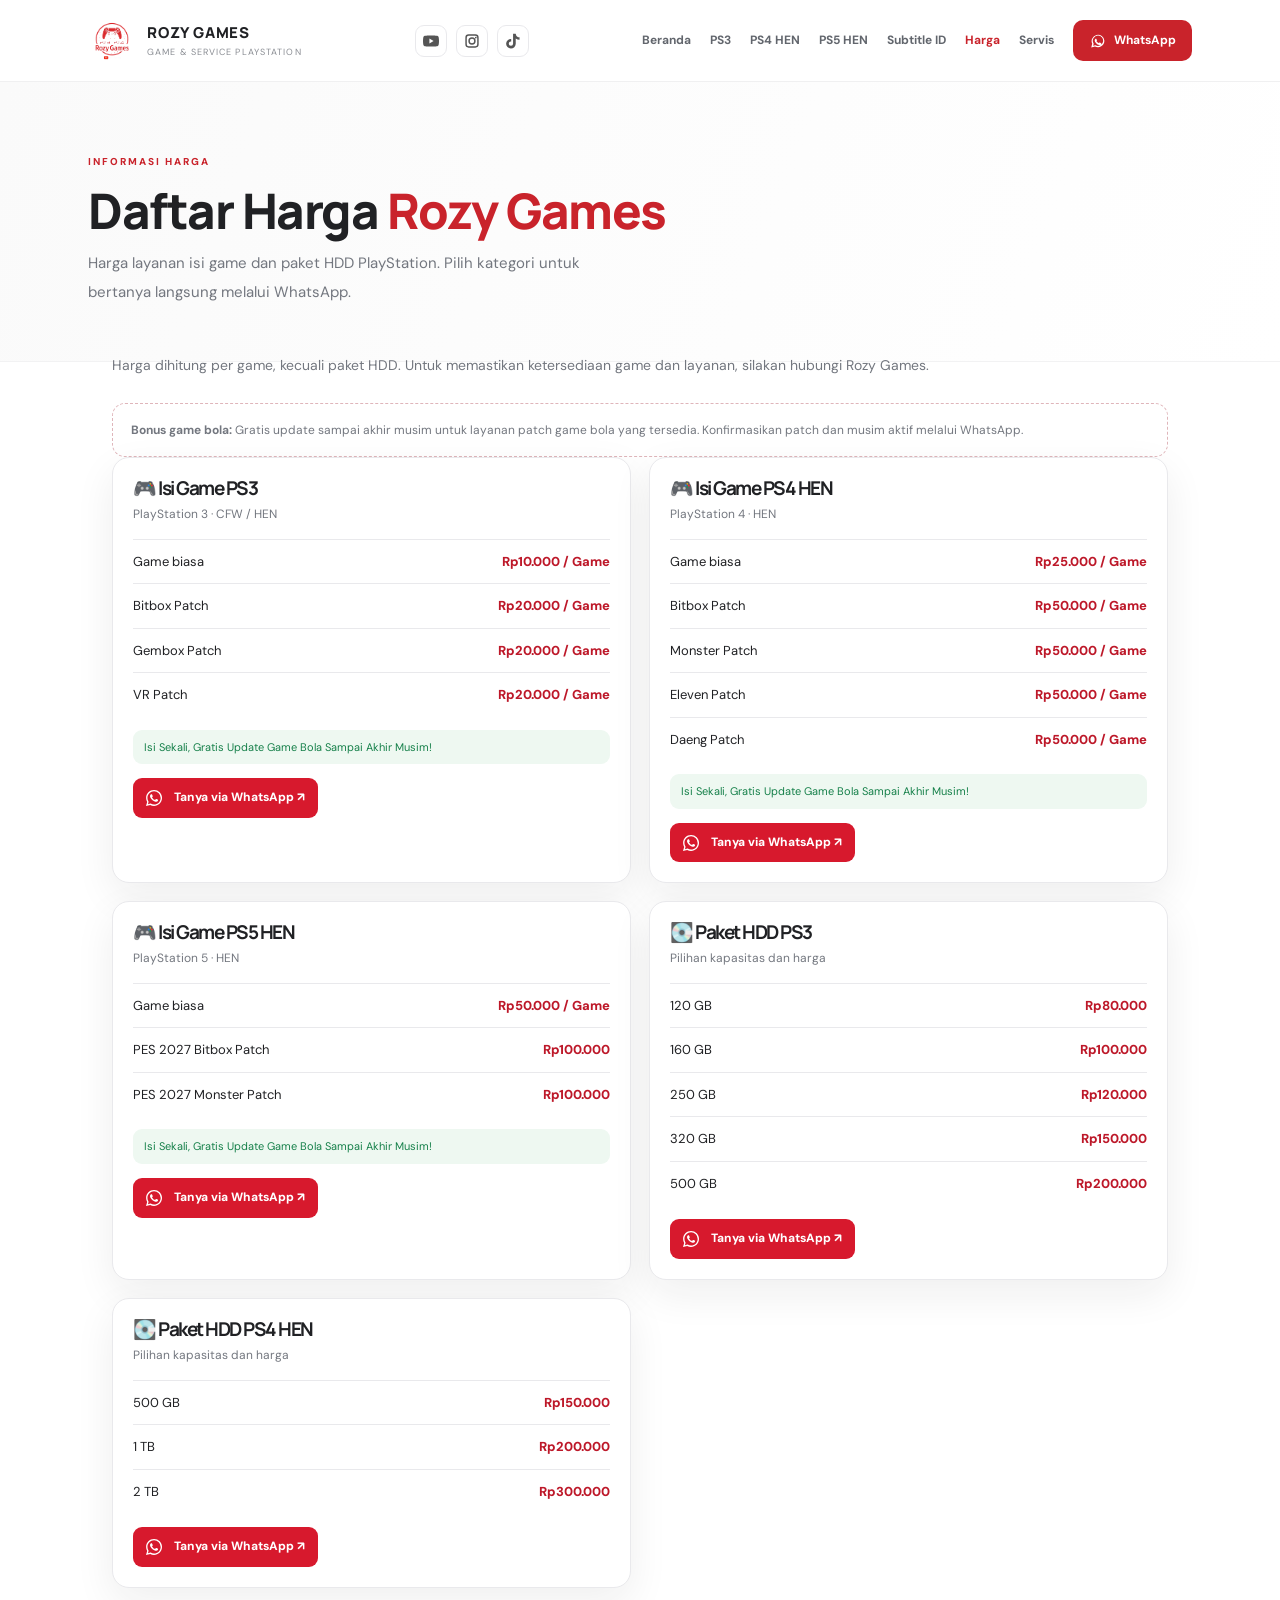
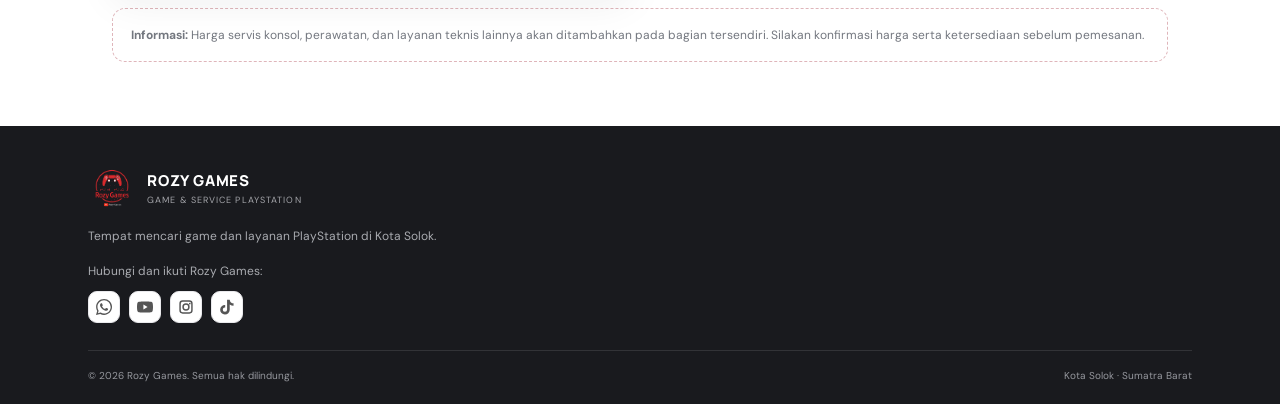
==== commit 8b37d9a8: "Perjelas harga dan bonus update game bola" ====
--- a/harga.html
+++ b/harga.html
@@ -5,13 +5,13 @@
   <meta name="viewport" content="width=device-width, initial-scale=1">
   <meta name="theme-color" content="#ffffff">
   <meta name="description" content="Daftar harga jasa isi game PS3, PS4 HEN, PS5 HEN dan paket HDD Rozy Games Kota Solok, Sumatra Barat. Konfirmasi harga dan ketersediaan melalui WhatsApp.">
-  <title>Daftar Harga Isi Game | Rozy Games</title>
+  <title>Daftar Harga Jasa Isi Game PS3, PS4 HEN & PS5 HEN | Rozy Games</title>
   <link rel="preconnect" href="https://fonts.googleapis.com">
   <link rel="preconnect" href="https://fonts.gstatic.com" crossorigin>
   <link href="https://fonts.googleapis.com/css2?family=DM+Sans:wght@400;500;600;700;800&family=Manrope:wght@400;500;600;700;800&display=swap" rel="stylesheet">
   <link rel="stylesheet" href="css/style.css">
 <link rel="canonical" href="https://rozygames.github.io/rozy-games/harga.html">
-<meta property="og:type" content="website"><meta property="og:locale" content="id_ID"><meta property="og:site_name" content="Rozy Games"><meta property="og:title" content="Daftar Harga Isi Game PS3, PS4 HEN & PS5 HEN | Rozy Games"><meta property="og:description" content="Daftar harga jasa isi game PS3, PS4 HEN, PS5 HEN dan paket HDD Rozy Games Kota Solok, Sumatra Barat. Konfirmasi harga dan ketersediaan melalui WhatsApp."><meta property="og:url" content="https://rozygames.github.io/rozy-games/harga.html"><meta name="twitter:card" content="summary"><meta name="twitter:title" content="Daftar Harga Isi Game | Rozy Games"><meta name="twitter:description" content="Daftar harga jasa isi game PS3, PS4 HEN, PS5 HEN dan paket HDD Rozy Games Kota Solok, Sumatra Barat. Konfirmasi harga dan ketersediaan melalui WhatsApp.">
+<meta property="og:type" content="website"><meta property="og:locale" content="id_ID"><meta property="og:site_name" content="Rozy Games"><meta property="og:title" content="Daftar Harga Jasa Isi Game PS3, PS4 HEN & PS5 HEN | Rozy Games"><meta property="og:description" content="Daftar harga jasa isi game PS3, PS4 HEN, PS5 HEN dan paket HDD Rozy Games Kota Solok, Sumatra Barat. Konfirmasi harga dan ketersediaan melalui WhatsApp."><meta property="og:url" content="https://rozygames.github.io/rozy-games/harga.html"><meta name="twitter:card" content="summary"><meta name="twitter:title" content="Daftar Harga Isi Game | Rozy Games"><meta name="twitter:description" content="Daftar harga jasa isi game PS3, PS4 HEN, PS5 HEN dan paket HDD Rozy Games Kota Solok, Sumatra Barat. Konfirmasi harga dan ketersediaan melalui WhatsApp.">
 </head>
 <body>
 <header class="site-header">
@@ -50,6 +50,7 @@
 <section class="page-intro"><span class="eyebrow">INFORMASI HARGA</span><h1>Daftar Harga <em>Rozy Games</em></h1><p>Harga layanan isi game dan paket HDD PlayStation. Pilih kategori untuk bertanya langsung melalui WhatsApp.</p></section>
 <section class="price-page">
   <p class="price-lead">Harga dihitung per game, kecuali paket HDD. Untuk memastikan ketersediaan game dan layanan, silakan hubungi Rozy Games.</p>
+  <div class="price-note"><strong>Bonus game bola:</strong> Gratis update sampai akhir musim untuk layanan patch game bola yang tersedia. Konfirmasikan patch dan musim aktif melalui WhatsApp.</div>
   <div class="price-grid">
     <article class="price-card">
       <h2>🎮 Isi Game PS3</h2><p class="sub">PlayStation 3 · CFW / HEN</p>
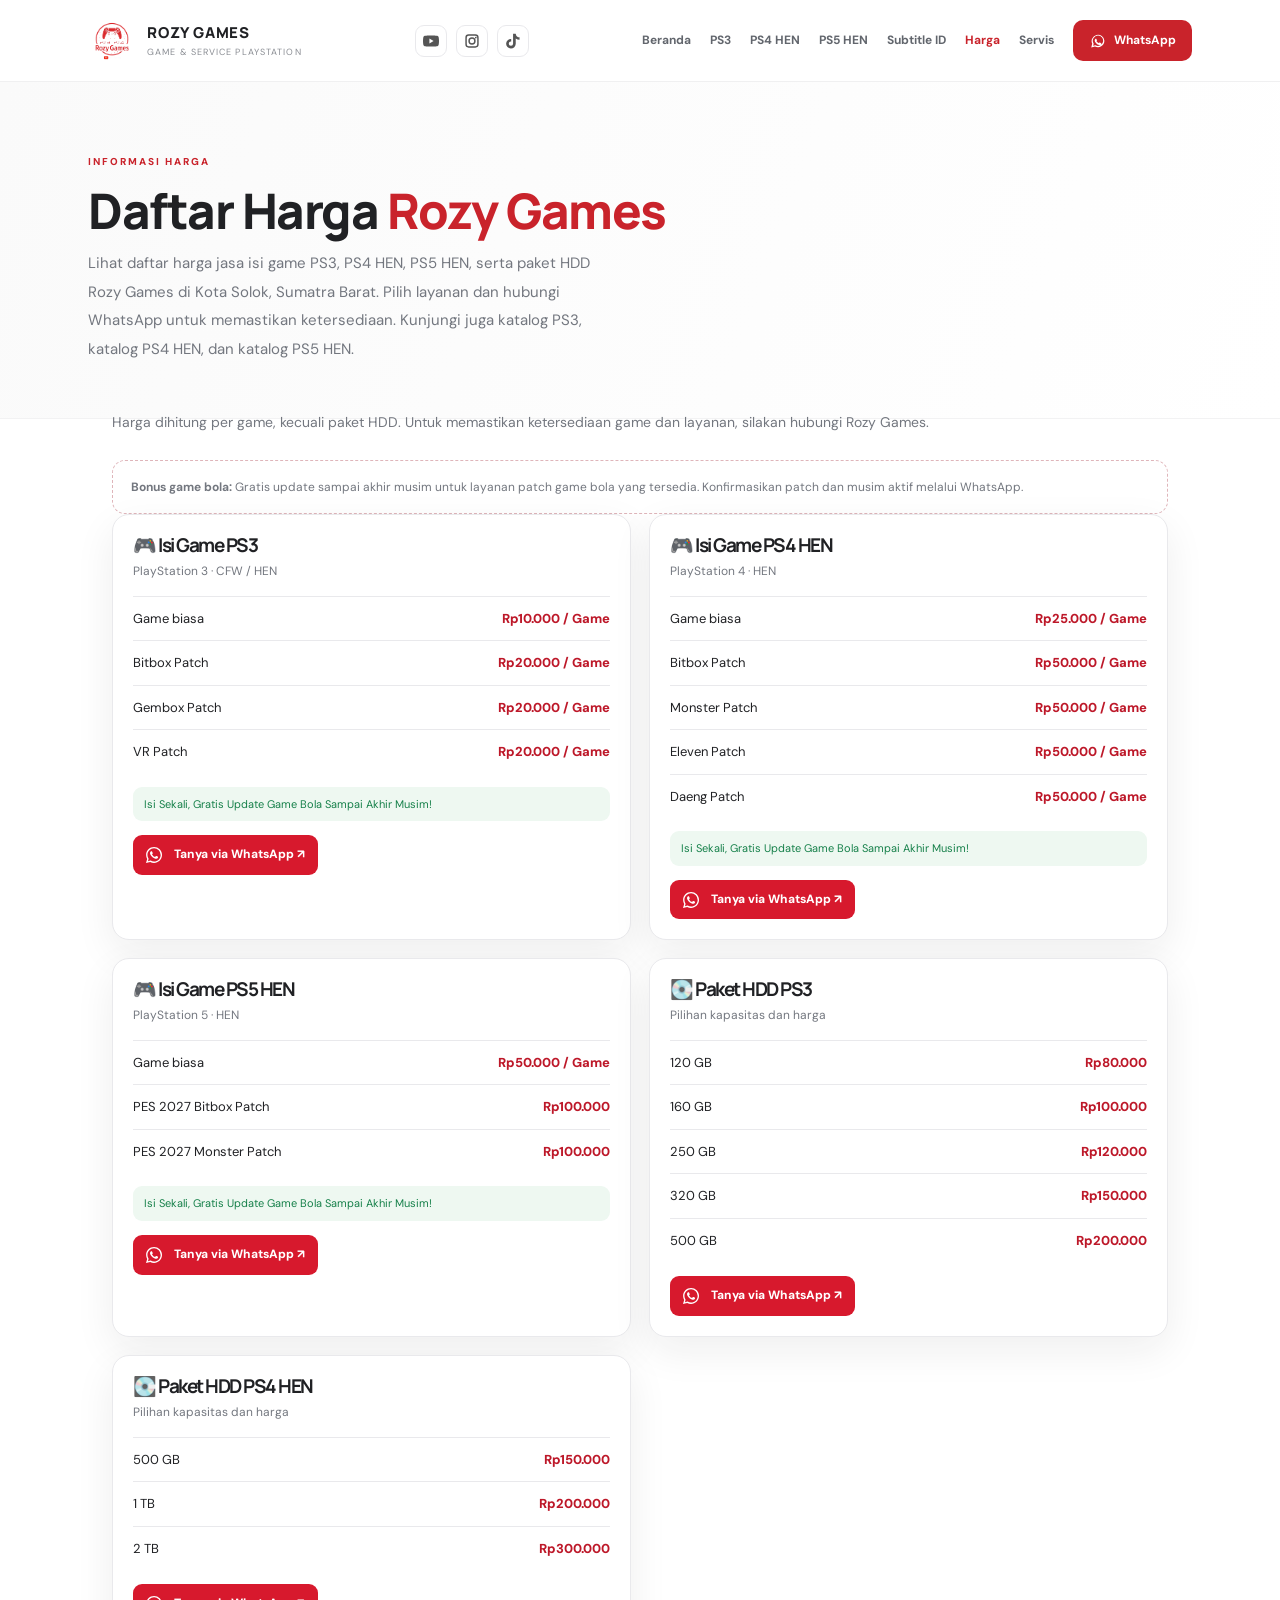
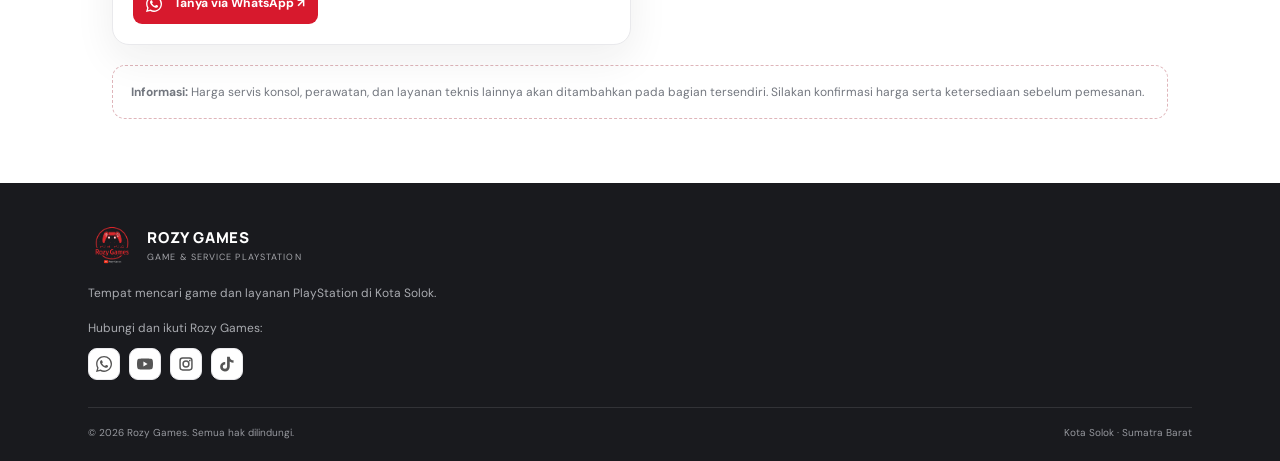
==== commit c471f322: "Improve pricing page local SEO metadata and intro" ====
--- a/harga.html
+++ b/harga.html
@@ -4,14 +4,14 @@
   <meta charset="utf-8">
   <meta name="viewport" content="width=device-width, initial-scale=1">
   <meta name="theme-color" content="#ffffff">
-  <meta name="description" content="Daftar harga jasa isi game PS3, PS4 HEN, PS5 HEN dan paket HDD Rozy Games Kota Solok, Sumatra Barat. Konfirmasi harga dan ketersediaan melalui WhatsApp.">
-  <title>Daftar Harga Jasa Isi Game PS3, PS4 HEN & PS5 HEN | Rozy Games</title>
+  <meta name="description" content="Cek harga jasa isi game PS3, PS4 HEN, PS5 HEN dan paket HDD Rozy Games di Kota Solok, Sumatra Barat. Lihat rincian harga dan tanyakan ketersediaan melalui WhatsApp.">
+  <title>Harga Jasa Isi Game PS3, PS4 HEN & PS5 HEN Kota Solok | Rozy Games</title>
   <link rel="preconnect" href="https://fonts.googleapis.com">
   <link rel="preconnect" href="https://fonts.gstatic.com" crossorigin>
   <link href="https://fonts.googleapis.com/css2?family=DM+Sans:wght@400;500;600;700;800&family=Manrope:wght@400;500;600;700;800&display=swap" rel="stylesheet">
   <link rel="stylesheet" href="css/style.css">
 <link rel="canonical" href="https://rozygames.github.io/rozy-games/harga.html">
-<meta property="og:type" content="website"><meta property="og:locale" content="id_ID"><meta property="og:site_name" content="Rozy Games"><meta property="og:title" content="Daftar Harga Jasa Isi Game PS3, PS4 HEN & PS5 HEN | Rozy Games"><meta property="og:description" content="Daftar harga jasa isi game PS3, PS4 HEN, PS5 HEN dan paket HDD Rozy Games Kota Solok, Sumatra Barat. Konfirmasi harga dan ketersediaan melalui WhatsApp."><meta property="og:url" content="https://rozygames.github.io/rozy-games/harga.html"><meta name="twitter:card" content="summary"><meta name="twitter:title" content="Daftar Harga Isi Game | Rozy Games"><meta name="twitter:description" content="Daftar harga jasa isi game PS3, PS4 HEN, PS5 HEN dan paket HDD Rozy Games Kota Solok, Sumatra Barat. Konfirmasi harga dan ketersediaan melalui WhatsApp.">
+<meta property="og:type" content="website"><meta property="og:locale" content="id_ID"><meta property="og:site_name" content="Rozy Games"><meta property="og:title" content="Harga Jasa Isi Game PS3, PS4 HEN & PS5 HEN Kota Solok | Rozy Games"><meta property="og:description" content="Cek harga jasa isi game PS3, PS4 HEN, PS5 HEN dan paket HDD Rozy Games di Kota Solok, Sumatra Barat. Lihat rincian harga dan tanyakan ketersediaan melalui WhatsApp."><meta property="og:url" content="https://rozygames.github.io/rozy-games/harga.html"><meta name="twitter:card" content="summary"><meta name="twitter:title" content="Harga Jasa Isi Game PS3, PS4 HEN & PS5 HEN Kota Solok | Rozy Games"><meta name="twitter:description" content="Cek harga jasa isi game PS3, PS4 HEN, PS5 HEN dan paket HDD Rozy Games di Kota Solok, Sumatra Barat. Lihat rincian harga dan tanyakan ketersediaan melalui WhatsApp.">
 </head>
 <body>
 <header class="site-header">
@@ -47,7 +47,7 @@
 .price-note{margin-top:20px;padding:16px 18px;border:1px dashed #dfb5ba;border-radius:13px;color:var(--muted);font-size:12px;line-height:1.7}
 @media(max-width:650px){.price-page{padding:0 16px 48px}.price-grid{grid-template-columns:1fr;gap:13px}.price-card{padding:17px}.price-card h2{font-size:17px}}
 </style>
-<section class="page-intro"><span class="eyebrow">INFORMASI HARGA</span><h1>Daftar Harga <em>Rozy Games</em></h1><p>Harga layanan isi game dan paket HDD PlayStation. Pilih kategori untuk bertanya langsung melalui WhatsApp.</p></section>
+<section class="page-intro"><span class="eyebrow">INFORMASI HARGA</span><h1>Daftar Harga <em>Rozy Games</em></h1><p>Lihat daftar harga jasa isi game PS3, PS4 HEN, PS5 HEN, serta paket HDD Rozy Games di Kota Solok, Sumatra Barat. Pilih layanan dan hubungi WhatsApp untuk memastikan ketersediaan. Kunjungi juga <a href="ps3.html">katalog PS3</a>, <a href="ps4-hen.html">katalog PS4 HEN</a>, dan <a href="ps5-hen.html">katalog PS5 HEN</a>.</p></section>
 <section class="price-page">
   <p class="price-lead">Harga dihitung per game, kecuali paket HDD. Untuk memastikan ketersediaan game dan layanan, silakan hubungi Rozy Games.</p>
   <div class="price-note"><strong>Bonus game bola:</strong> Gratis update sampai akhir musim untuk layanan patch game bola yang tersedia. Konfirmasikan patch dan musim aktif melalui WhatsApp.</div>
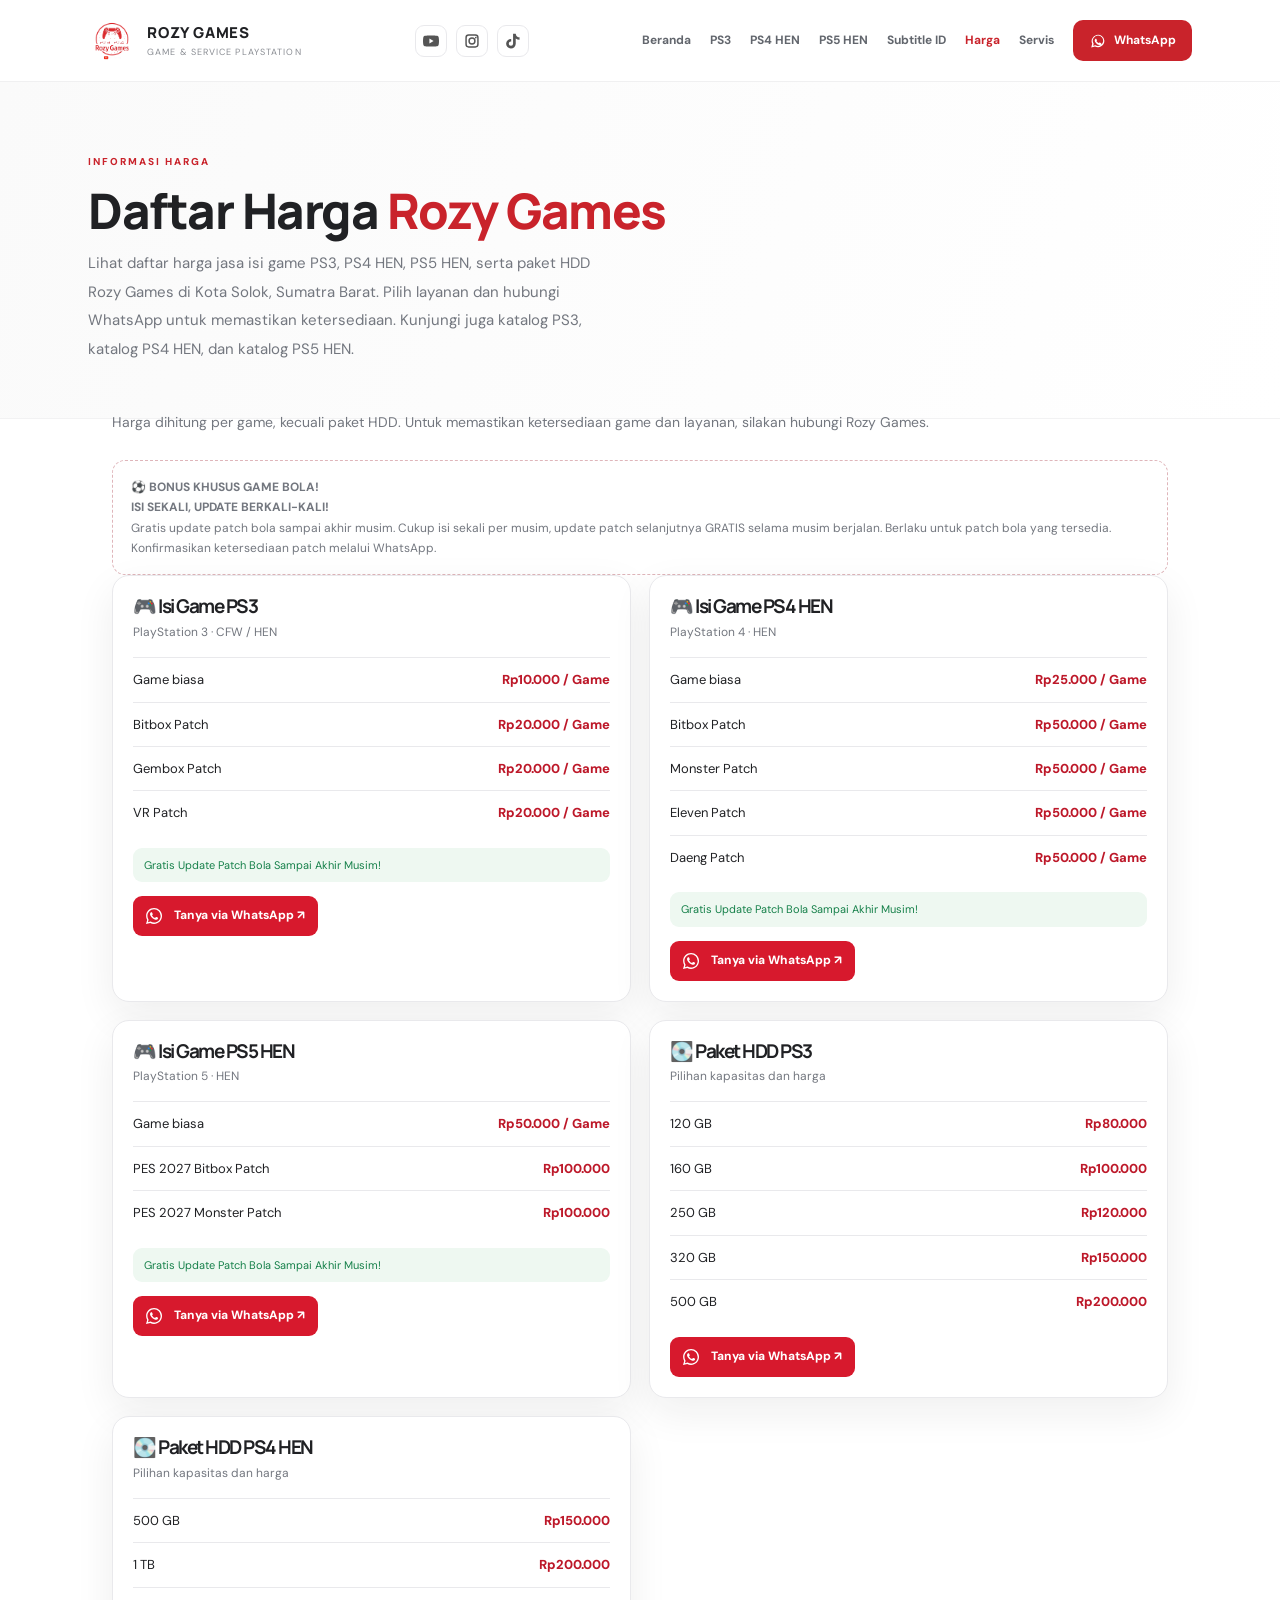
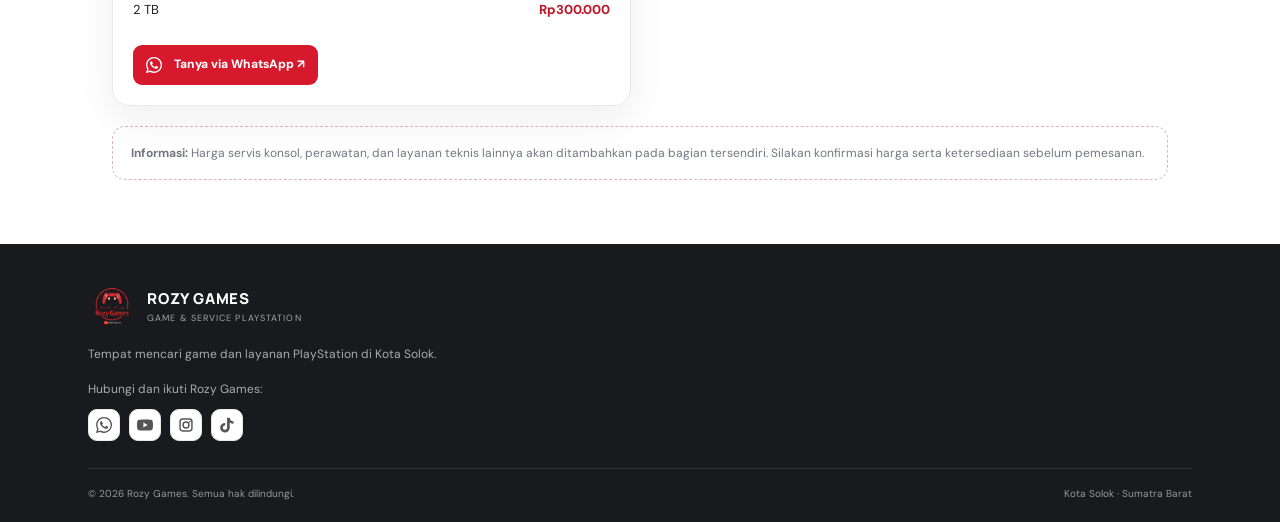
==== commit 2e0bba2d: "Perjelas bonus update patch game bola" ====
--- a/harga.html
+++ b/harga.html
@@ -50,24 +50,24 @@
 <section class="page-intro"><span class="eyebrow">INFORMASI HARGA</span><h1>Daftar Harga <em>Rozy Games</em></h1><p>Lihat daftar harga jasa isi game PS3, PS4 HEN, PS5 HEN, serta paket HDD Rozy Games di Kota Solok, Sumatra Barat. Pilih layanan dan hubungi WhatsApp untuk memastikan ketersediaan. Kunjungi juga <a href="ps3.html">katalog PS3</a>, <a href="ps4-hen.html">katalog PS4 HEN</a>, dan <a href="ps5-hen.html">katalog PS5 HEN</a>.</p></section>
 <section class="price-page">
   <p class="price-lead">Harga dihitung per game, kecuali paket HDD. Untuk memastikan ketersediaan game dan layanan, silakan hubungi Rozy Games.</p>
-  <div class="price-note"><strong>Bonus game bola:</strong> Gratis update sampai akhir musim untuk layanan patch game bola yang tersedia. Konfirmasikan patch dan musim aktif melalui WhatsApp.</div>
+  <div class="price-note"><strong>⚽ BONUS KHUSUS GAME BOLA!</strong><br><strong>ISI SEKALI, UPDATE BERKALI-KALI!</strong><br>Gratis update patch bola sampai akhir musim. Cukup isi sekali per musim, update patch selanjutnya GRATIS selama musim berjalan. Berlaku untuk patch bola yang tersedia. Konfirmasikan ketersediaan patch melalui WhatsApp.</div>
   <div class="price-grid">
     <article class="price-card">
       <h2>🎮 Isi Game PS3</h2><p class="sub">PlayStation 3 · CFW / HEN</p>
       <table class="price-table"><tr><td>Game biasa</td><td>Rp10.000 / Game</td></tr><tr><td>Bitbox Patch</td><td>Rp20.000 / Game</td></tr><tr><td>Gembox Patch</td><td>Rp20.000 / Game</td></tr><tr><td>VR Patch</td><td>Rp20.000 / Game</td></tr></table>
-      <div class="price-tip">Isi Sekali, Gratis Update Game Bola Sampai Akhir Musim!</div>
+      <div class="price-tip">Gratis Update Patch Bola Sampai Akhir Musim!</div>
       <a class="price-cta" href="https://wa.me/6281270635111?text=Halo%20Rozy%20Games%2C%20saya%20mau%20tanya%20harga%20isi%20game%20PS3." target="_blank" rel="noopener"><svg viewBox="0 0 24 24" aria-hidden="true" style="width:16px;height:16px;fill:currentColor;vertical-align:-3px;margin-right:5px"><path d="M20.52 3.48A11.86 11.86 0 0 0 12.08 0C5.5 0 .15 5.34.15 11.92c0 2.1.55 4.15 1.6 5.96L0 24l6.28-1.65a11.9 11.9 0 0 0 5.79 1.48h.01c6.58 0 11.93-5.35 11.93-11.93 0-3.19-1.24-6.19-3.49-8.42ZM12.08 21.8h-.01a9.9 9.9 0 0 1-5.04-1.38l-.36-.21-3.73.98.99-3.64-.24-.37a9.87 9.87 0 0 1-1.52-5.26c0-5.47 4.45-9.92 9.92-9.92a9.85 9.85 0 0 1 7.02 2.91 9.85 9.85 0 0 1 2.9 7.02c0 5.47-4.45 9.92-9.93 9.92Zm5.45-7.43c-.3-.15-1.76-.87-2.03-.97-.27-.1-.47-.15-.67.15-.2.3-.77.97-.94 1.17-.17.2-.35.22-.65.07-.3-.15-1.26-.46-2.4-1.47-.89-.79-1.49-1.77-1.66-2.07-.17-.3-.02-.46.13-.61.13-.13.3-.35.45-.52.15-.17.2-.3.3-.5.1-.2.05-.37-.02-.52-.08-.15-.67-1.62-.92-2.22-.24-.58-.49-.5-.67-.51h-.57c-.2 0-.52.07-.79.37-.27.3-1.04 1.02-1.04 2.49s1.07 2.89 1.22 3.09c.15.2 2.1 3.2 5.08 4.49.71.31 1.27.5 1.7.64.71.23 1.36.2 1.87.12.57-.08 1.76-.72 2.01-1.42.25-.7.25-1.29.17-1.42-.07-.12-.27-.2-.57-.35Z"/></svg>Tanya via WhatsApp ↗</a>
     </article>
     <article class="price-card">
       <h2>🎮 Isi Game PS4 HEN</h2><p class="sub">PlayStation 4 · HEN</p>
       <table class="price-table"><tr><td>Game biasa</td><td>Rp25.000 / Game</td></tr><tr><td>Bitbox Patch</td><td>Rp50.000 / Game</td></tr><tr><td>Monster Patch</td><td>Rp50.000 / Game</td></tr><tr><td>Eleven Patch</td><td>Rp50.000 / Game</td></tr><tr><td>Daeng Patch</td><td>Rp50.000 / Game</td></tr></table>
-      <div class="price-tip">Isi Sekali, Gratis Update Game Bola Sampai Akhir Musim!</div>
+      <div class="price-tip">Gratis Update Patch Bola Sampai Akhir Musim!</div>
       <a class="price-cta" href="https://wa.me/6281270635111?text=Halo%20Rozy%20Games%2C%20saya%20mau%20tanya%20harga%20isi%20game%20PS4%20HEN." target="_blank" rel="noopener"><svg viewBox="0 0 24 24" aria-hidden="true" style="width:16px;height:16px;fill:currentColor;vertical-align:-3px;margin-right:5px"><path d="M20.52 3.48A11.86 11.86 0 0 0 12.08 0C5.5 0 .15 5.34.15 11.92c0 2.1.55 4.15 1.6 5.96L0 24l6.28-1.65a11.9 11.9 0 0 0 5.79 1.48h.01c6.58 0 11.93-5.35 11.93-11.93 0-3.19-1.24-6.19-3.49-8.42ZM12.08 21.8h-.01a9.9 9.9 0 0 1-5.04-1.38l-.36-.21-3.73.98.99-3.64-.24-.37a9.87 9.87 0 0 1-1.52-5.26c0-5.47 4.45-9.92 9.92-9.92a9.85 9.85 0 0 1 7.02 2.91 9.85 9.85 0 0 1 2.9 7.02c0 5.47-4.45 9.92-9.93 9.92Zm5.45-7.43c-.3-.15-1.76-.87-2.03-.97-.27-.1-.47-.15-.67.15-.2.3-.77.97-.94 1.17-.17.2-.35.22-.65.07-.3-.15-1.26-.46-2.4-1.47-.89-.79-1.49-1.77-1.66-2.07-.17-.3-.02-.46.13-.61.13-.13.3-.35.45-.52.15-.17.2-.3.3-.5.1-.2.05-.37-.02-.52-.08-.15-.67-1.62-.92-2.22-.24-.58-.49-.5-.67-.51h-.57c-.2 0-.52.07-.79.37-.27.3-1.04 1.02-1.04 2.49s1.07 2.89 1.22 3.09c.15.2 2.1 3.2 5.08 4.49.71.31 1.27.5 1.7.64.71.23 1.36.2 1.87.12.57-.08 1.76-.72 2.01-1.42.25-.7.25-1.29.17-1.42-.07-.12-.27-.2-.57-.35Z"/></svg>Tanya via WhatsApp ↗</a>
     </article>
     <article class="price-card">
       <h2>🎮 Isi Game PS5 HEN</h2><p class="sub">PlayStation 5 · HEN</p>
       <table class="price-table"><tr><td>Game biasa</td><td>Rp50.000 / Game</td></tr><tr><td>PES 2027 Bitbox Patch</td><td>Rp100.000</td></tr><tr><td>PES 2027 Monster Patch</td><td>Rp100.000</td></tr></table>
-      <div class="price-tip">Isi Sekali, Gratis Update Game Bola Sampai Akhir Musim!</div>
+      <div class="price-tip">Gratis Update Patch Bola Sampai Akhir Musim!</div>
       <a class="price-cta" href="https://wa.me/6281270635111?text=Halo%20Rozy%20Games%2C%20saya%20mau%20tanya%20harga%20isi%20game%20PS5%20HEN." target="_blank" rel="noopener"><svg viewBox="0 0 24 24" aria-hidden="true" style="width:16px;height:16px;fill:currentColor;vertical-align:-3px;margin-right:5px"><path d="M20.52 3.48A11.86 11.86 0 0 0 12.08 0C5.5 0 .15 5.34.15 11.92c0 2.1.55 4.15 1.6 5.96L0 24l6.28-1.65a11.9 11.9 0 0 0 5.79 1.48h.01c6.58 0 11.93-5.35 11.93-11.93 0-3.19-1.24-6.19-3.49-8.42ZM12.08 21.8h-.01a9.9 9.9 0 0 1-5.04-1.38l-.36-.21-3.73.98.99-3.64-.24-.37a9.87 9.87 0 0 1-1.52-5.26c0-5.47 4.45-9.92 9.92-9.92a9.85 9.85 0 0 1 7.02 2.91 9.85 9.85 0 0 1 2.9 7.02c0 5.47-4.45 9.92-9.93 9.92Zm5.45-7.43c-.3-.15-1.76-.87-2.03-.97-.27-.1-.47-.15-.67.15-.2.3-.77.97-.94 1.17-.17.2-.35.22-.65.07-.3-.15-1.26-.46-2.4-1.47-.89-.79-1.49-1.77-1.66-2.07-.17-.3-.02-.46.13-.61.13-.13.3-.35.45-.52.15-.17.2-.3.3-.5.1-.2.05-.37-.02-.52-.08-.15-.67-1.62-.92-2.22-.24-.58-.49-.5-.67-.51h-.57c-.2 0-.52.07-.79.37-.27.3-1.04 1.02-1.04 2.49s1.07 2.89 1.22 3.09c.15.2 2.1 3.2 5.08 4.49.71.31 1.27.5 1.7.64.71.23 1.36.2 1.87.12.57-.08 1.76-.72 2.01-1.42.25-.7.25-1.29.17-1.42-.07-.12-.27-.2-.57-.35Z"/></svg>Tanya via WhatsApp ↗</a>
     </article>
     <article class="price-card">
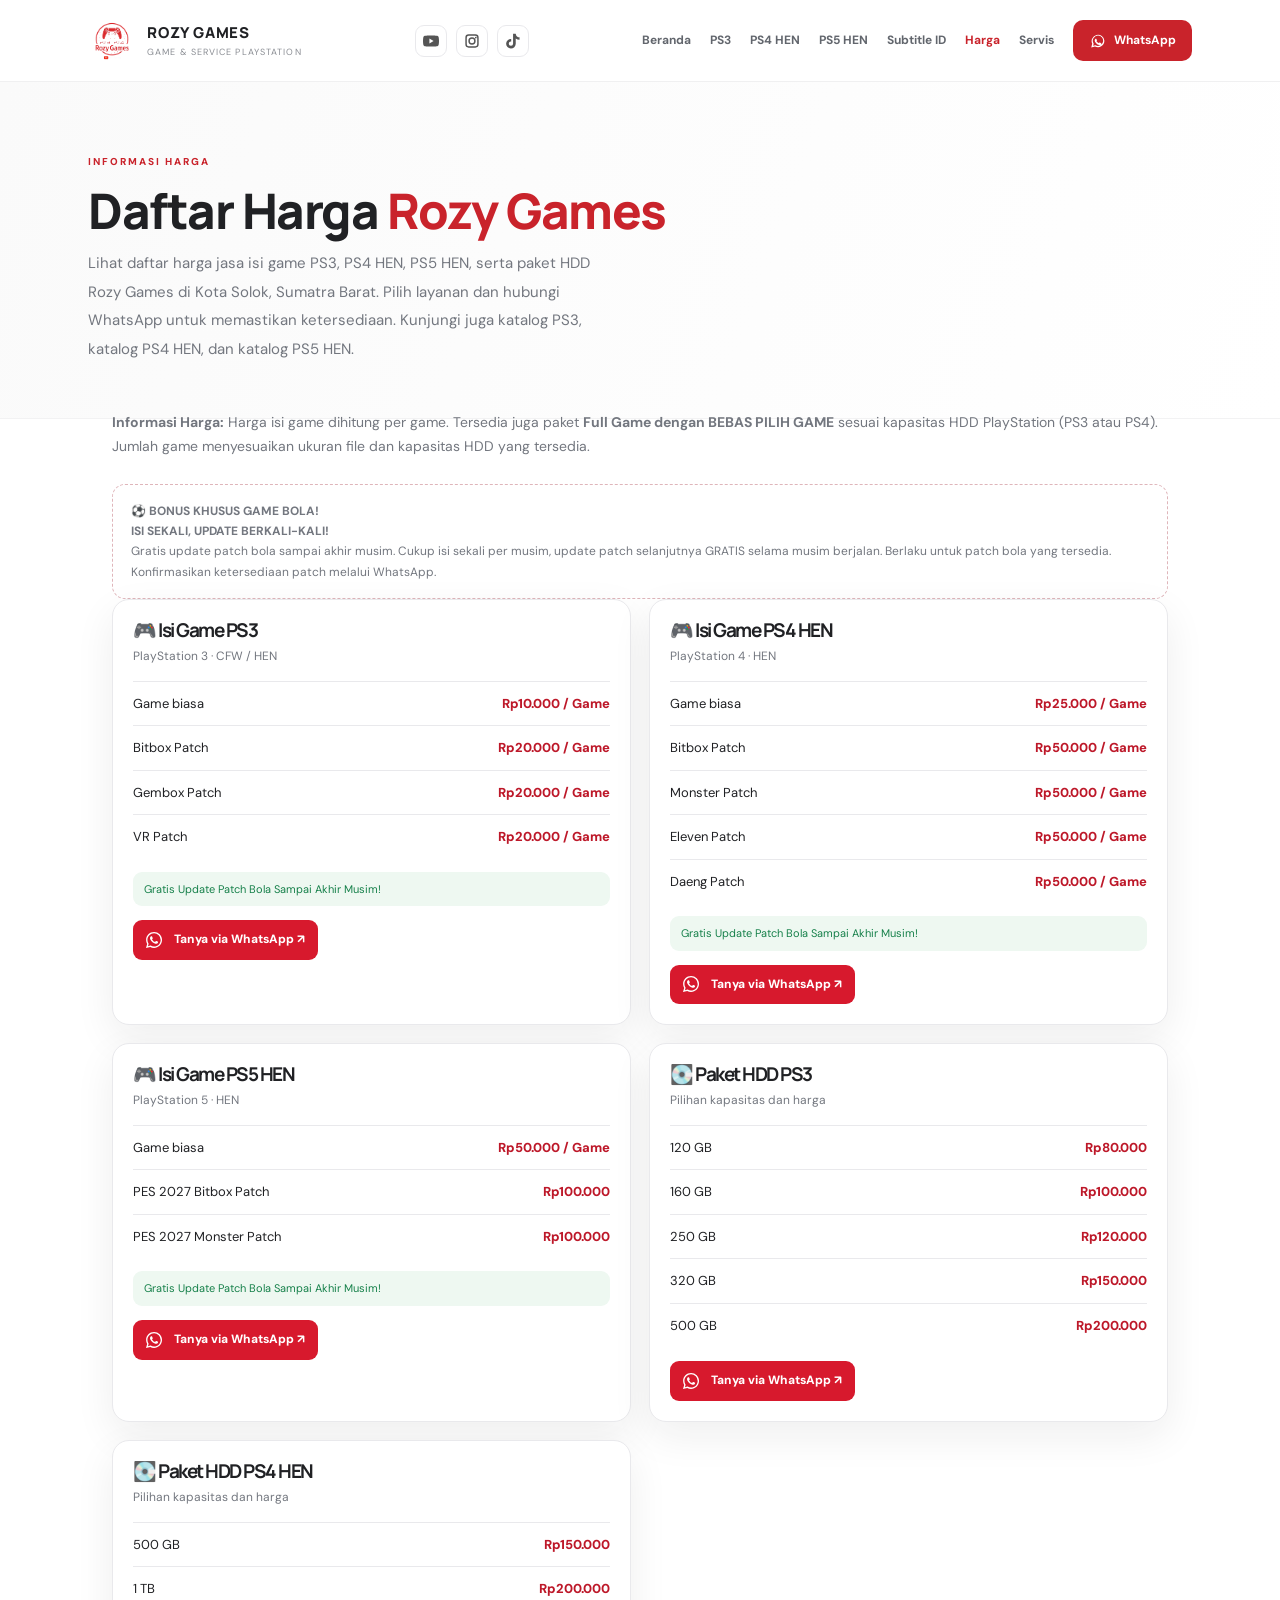
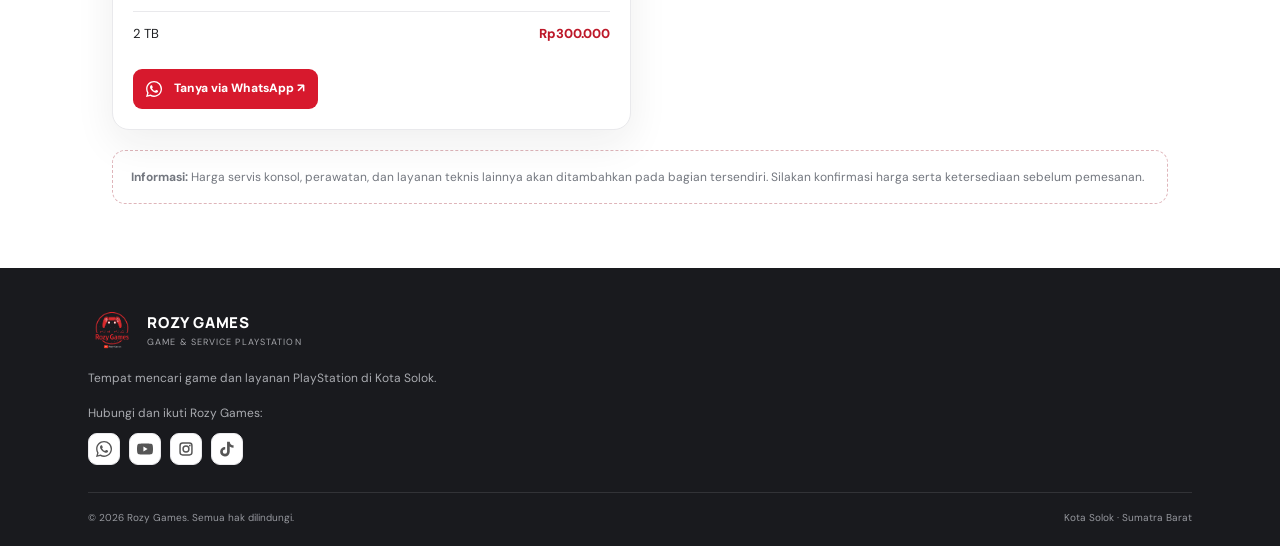
==== commit 701f8a39: "Tambahkan keterangan paket full game bebas pilih" ====
--- a/harga.html
+++ b/harga.html
@@ -49,7 +49,7 @@
 </style>
 <section class="page-intro"><span class="eyebrow">INFORMASI HARGA</span><h1>Daftar Harga <em>Rozy Games</em></h1><p>Lihat daftar harga jasa isi game PS3, PS4 HEN, PS5 HEN, serta paket HDD Rozy Games di Kota Solok, Sumatra Barat. Pilih layanan dan hubungi WhatsApp untuk memastikan ketersediaan. Kunjungi juga <a href="ps3.html">katalog PS3</a>, <a href="ps4-hen.html">katalog PS4 HEN</a>, dan <a href="ps5-hen.html">katalog PS5 HEN</a>.</p></section>
 <section class="price-page">
-  <p class="price-lead">Harga dihitung per game, kecuali paket HDD. Untuk memastikan ketersediaan game dan layanan, silakan hubungi Rozy Games.</p>
+  <p class="price-lead"><strong>Informasi Harga:</strong> Harga isi game dihitung per game. Tersedia juga paket <strong>Full Game dengan BEBAS PILIH GAME</strong> sesuai kapasitas HDD PlayStation (PS3 atau PS4). Jumlah game menyesuaikan ukuran file dan kapasitas HDD yang tersedia.</p>
   <div class="price-note"><strong>⚽ BONUS KHUSUS GAME BOLA!</strong><br><strong>ISI SEKALI, UPDATE BERKALI-KALI!</strong><br>Gratis update patch bola sampai akhir musim. Cukup isi sekali per musim, update patch selanjutnya GRATIS selama musim berjalan. Berlaku untuk patch bola yang tersedia. Konfirmasikan ketersediaan patch melalui WhatsApp.</div>
   <div class="price-grid">
     <article class="price-card">
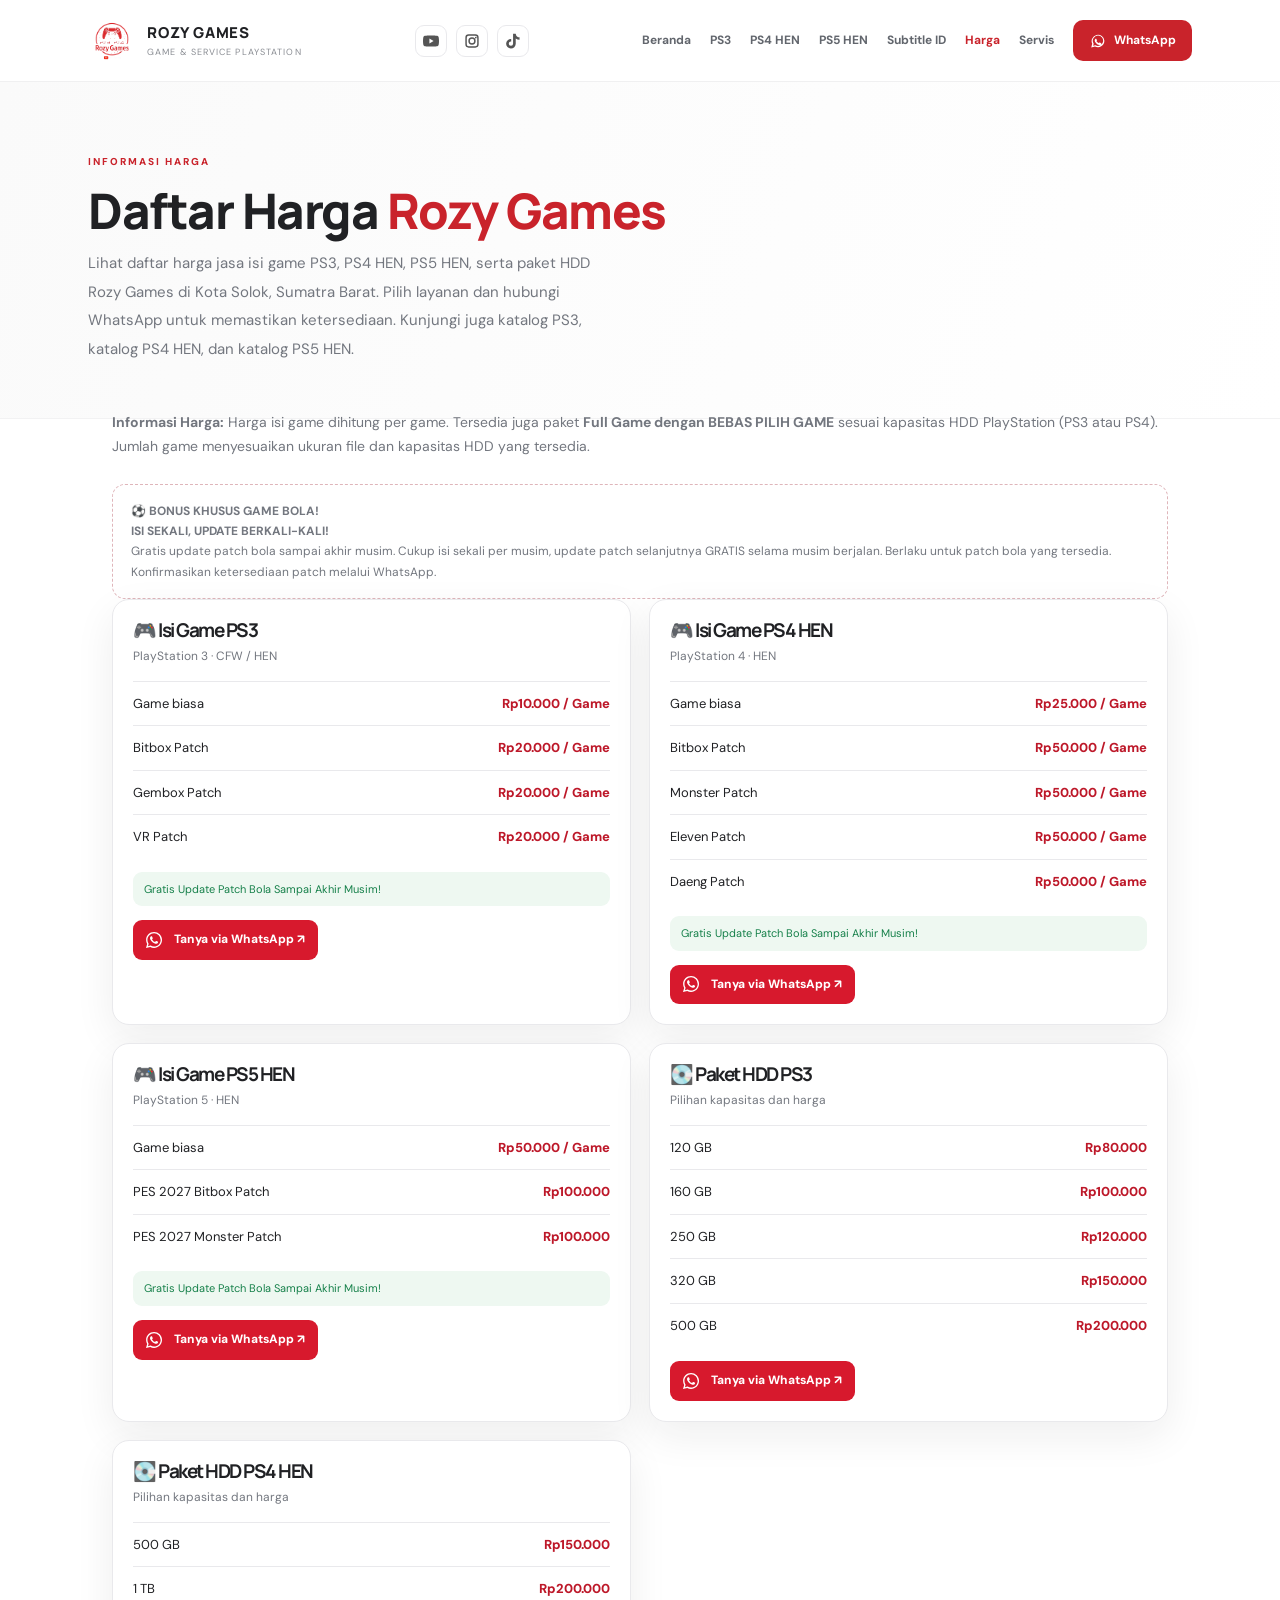
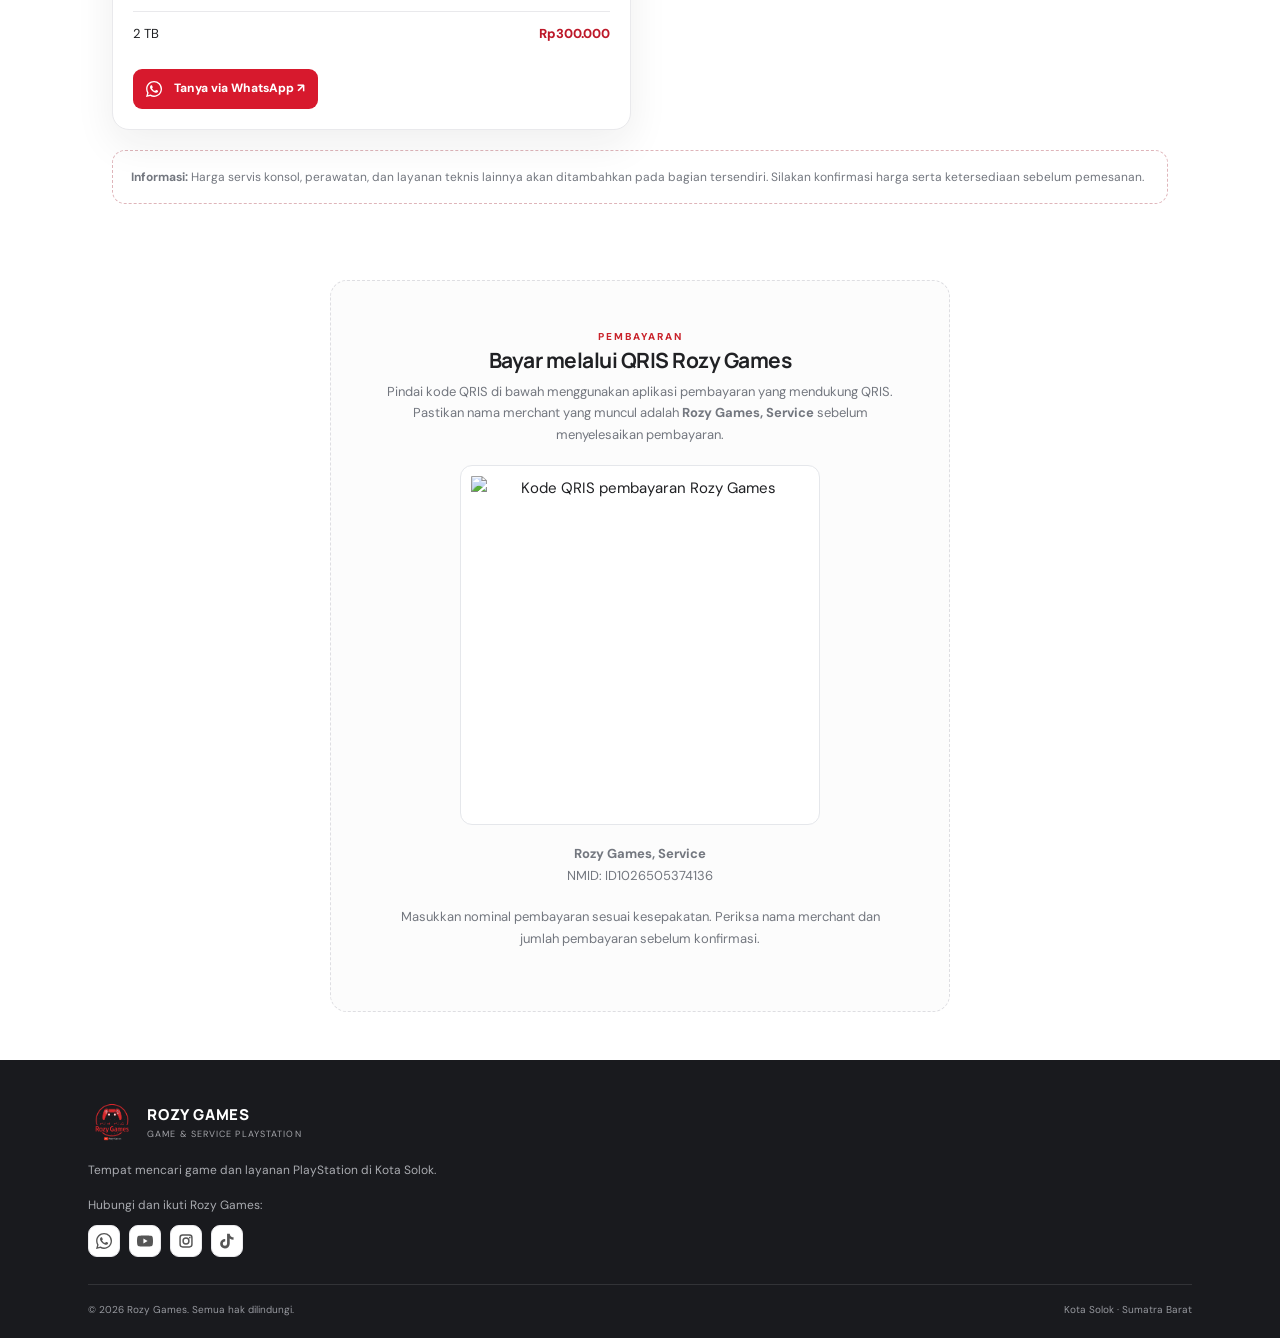
==== commit 730ba0a2: "Tambahkan QRIS pembayaran Rozy Games" ====
--- a/harga.html
+++ b/harga.html
@@ -12,6 +12,54 @@
   <link rel="stylesheet" href="css/style.css">
 <link rel="canonical" href="https://rozygames.github.io/rozy-games/harga.html">
 <meta property="og:type" content="website"><meta property="og:locale" content="id_ID"><meta property="og:site_name" content="Rozy Games"><meta property="og:title" content="Harga Jasa Isi Game PS3, PS4 HEN & PS5 HEN Kota Solok | Rozy Games"><meta property="og:description" content="Cek harga jasa isi game PS3, PS4 HEN, PS5 HEN dan paket HDD Rozy Games di Kota Solok, Sumatra Barat. Lihat rincian harga dan tanyakan ketersediaan melalui WhatsApp."><meta property="og:url" content="https://rozygames.github.io/rozy-games/harga.html"><meta name="twitter:card" content="summary"><meta name="twitter:title" content="Harga Jasa Isi Game PS3, PS4 HEN & PS5 HEN Kota Solok | Rozy Games"><meta name="twitter:description" content="Cek harga jasa isi game PS3, PS4 HEN, PS5 HEN dan paket HDD Rozy Games di Kota Solok, Sumatra Barat. Lihat rincian harga dan tanyakan ketersediaan melalui WhatsApp.">
+<script type="application/ld+json">
+{
+  "@context":"https://schema.org",
+  "@graph":[
+    {
+      "@type":"WebPage",
+      "@id":"https://rozygames.github.io/rozy-games/harga.html#webpage",
+      "url":"https://rozygames.github.io/rozy-games/harga.html",
+      "name":"Harga Jasa Isi Game PS3, PS4 HEN & PS5 HEN Kota Solok | Rozy Games",
+      "description":"Daftar harga jasa isi game PS3, PS4 HEN, PS5 HEN, dan paket HDD Rozy Games di Kota Solok, Sumatra Barat.",
+      "inLanguage":"id-ID",
+      "isPartOf":{"@id":"https://rozygames.github.io/rozy-games/#website"},
+      "about":{"@id":"https://rozygames.github.io/rozy-games/#business"},
+      "breadcrumb":{"@id":"https://rozygames.github.io/rozy-games/harga.html#breadcrumb"}
+    },
+    {
+      "@type":"BreadcrumbList",
+      "@id":"https://rozygames.github.io/rozy-games/harga.html#breadcrumb",
+      "itemListElement":[
+        {"@type":"ListItem","position":1,"name":"Beranda","item":"https://rozygames.github.io/rozy-games/"},
+        {"@type":"ListItem","position":2,"name":"Harga","item":"https://rozygames.github.io/rozy-games/harga.html"}
+      ]
+    },
+    {
+      "@type":"OfferCatalog",
+      "@id":"https://rozygames.github.io/rozy-games/harga.html#katalog-harga",
+      "name":"Daftar Harga Rozy Games",
+      "url":"https://rozygames.github.io/rozy-games/harga.html",
+      "itemListElement":[
+        {"@type":"Offer","name":"Isi game PS3 biasa per game","price":"10000","priceCurrency":"IDR","itemOffered":{"@type":"Service","name":"Jasa isi game PS3"}},
+        {"@type":"Offer","name":"Isi game PS3 dengan Bitbox, Gembox, atau VR Patch per game","price":"20000","priceCurrency":"IDR","itemOffered":{"@type":"Service","name":"Jasa isi game PS3 dengan patch"}},
+        {"@type":"Offer","name":"Isi game PS4 HEN biasa per game","price":"25000","priceCurrency":"IDR","itemOffered":{"@type":"Service","name":"Jasa isi game PS4 HEN"}},
+        {"@type":"Offer","name":"Isi game PS4 HEN dengan Bitbox, Monster, Eleven, atau Daeng Patch per game","price":"50000","priceCurrency":"IDR","itemOffered":{"@type":"Service","name":"Jasa isi game PS4 HEN dengan patch"}},
+        {"@type":"Offer","name":"Isi game PS5 HEN biasa per game","price":"50000","priceCurrency":"IDR","itemOffered":{"@type":"Service","name":"Jasa isi game PS5 HEN"}},
+        {"@type":"Offer","name":"PES 2027 PS5 HEN dengan Bitbox atau Monster Patch","price":"100000","priceCurrency":"IDR","itemOffered":{"@type":"Service","name":"Jasa pemasangan patch bola PS5 HEN"}},
+        {"@type":"Offer","name":"Paket HDD PS3 120 GB","price":"80000","priceCurrency":"IDR"},
+        {"@type":"Offer","name":"Paket HDD PS3 160 GB","price":"100000","priceCurrency":"IDR"},
+        {"@type":"Offer","name":"Paket HDD PS3 250 GB","price":"120000","priceCurrency":"IDR"},
+        {"@type":"Offer","name":"Paket HDD PS3 320 GB","price":"150000","priceCurrency":"IDR"},
+        {"@type":"Offer","name":"Paket HDD PS3 500 GB","price":"200000","priceCurrency":"IDR"},
+        {"@type":"Offer","name":"Paket HDD PS4 HEN 500 GB","price":"150000","priceCurrency":"IDR"},
+        {"@type":"Offer","name":"Paket HDD PS4 HEN 1 TB","price":"200000","priceCurrency":"IDR"},
+        {"@type":"Offer","name":"Paket HDD PS4 HEN 2 TB","price":"300000","priceCurrency":"IDR"}
+      ]
+    }
+  ]
+}
+</script>
 </head>
 <body>
 <header class="site-header">
@@ -82,7 +130,17 @@
     </article>
   </div>
   <div class="price-note"><strong>Informasi:</strong> Harga servis konsol, perawatan, dan layanan teknis lainnya akan ditambahkan pada bagian tersendiri. Silakan konfirmasi harga serta ketersediaan sebelum pemesanan.</div>
-</section></main>
+</section>
+  <section class="section" style="padding:12px 16px 48px">
+    <div class="empty-panel" style="max-width:620px;margin:0 auto;text-align:center">
+      <span class="eyebrow">PEMBAYARAN</span>
+      <h2>Bayar melalui QRIS Rozy Games</h2>
+      <p>Pindai kode QRIS di bawah menggunakan aplikasi pembayaran yang mendukung QRIS. Pastikan nama merchant yang muncul adalah <strong>Rozy Games, Service</strong> sebelum menyelesaikan pembayaran.</p>
+      <img src="https://api.qrserver.com/v1/create-qr-code/?size=480x480&margin=16&format=png&data=00020101021126570011ID.DANA.WWW011893600915302404954902090240495490303UMI51440014ID.CO.QRIS.WWW0215ID10265053741360303UMI5204899953033605802ID5919Rozy%20Games%2C%20Service6005Solok6105273166304E278" alt="Kode QRIS pembayaran Rozy Games" width="480" height="480" loading="lazy" decoding="async" style="display:block;width:min(100%,360px);height:auto;margin:18px auto;padding:10px;background:#fff;border:1px solid #e5e7eb;border-radius:12px">
+      <p><strong>Rozy Games, Service</strong><br>NMID: ID1026505374136</p>
+      <p class="sub">Masukkan nominal pembayaran sesuai kesepakatan. Periksa nama merchant dan jumlah pembayaran sebelum konfirmasi.</p>
+    </div>
+  </section></main>
 <footer class="site-footer">
   <div class="footer-main">
     <div class="brand footer-brand"><img class="brand-logo" src="assets/logo-rozy.png" alt="Logo Rozy Games"><span class="brand-text"><strong>ROZY GAMES</strong><small>GAME & SERVICE PLAYSTATION</small></span></div>
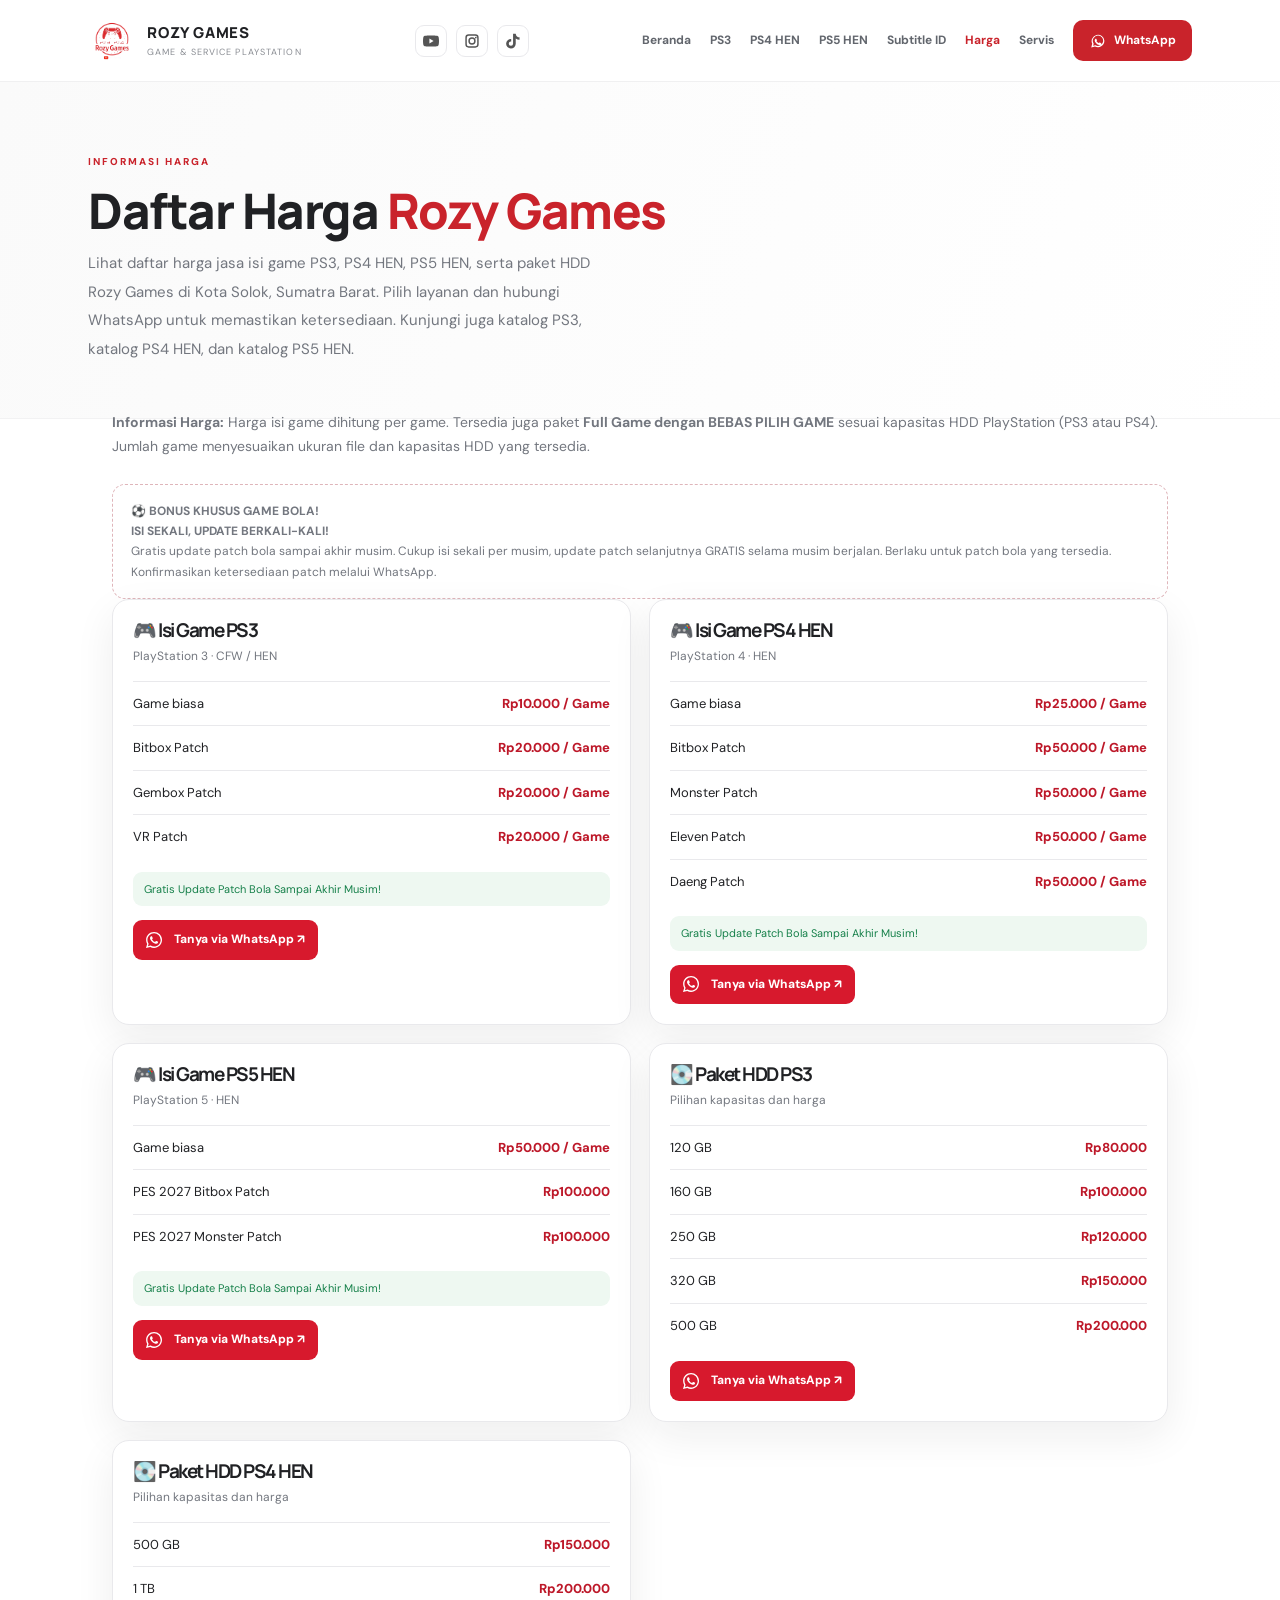
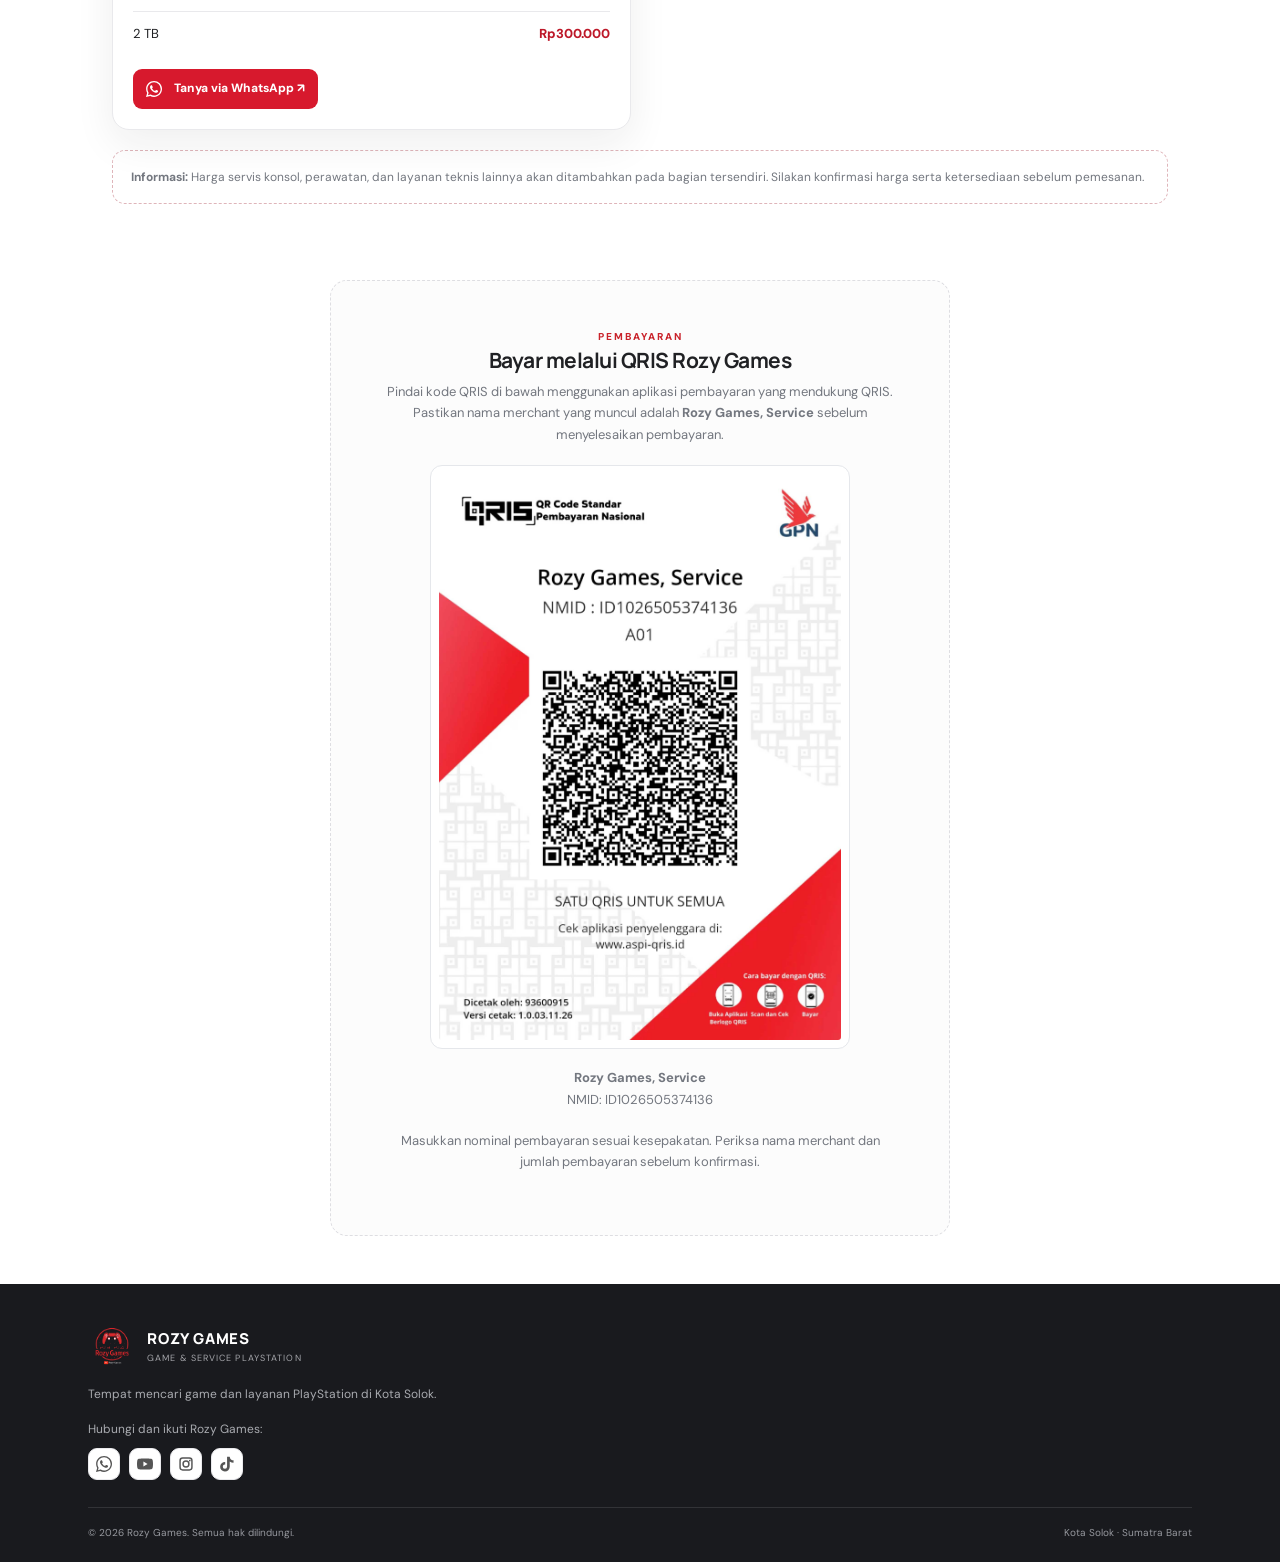
==== commit cd1a2539: "Tampilkan poster QRIS asli Rozy Games pada halaman harga" ====
--- a/harga.html
+++ b/harga.html
@@ -136,7 +136,7 @@
       <span class="eyebrow">PEMBAYARAN</span>
       <h2>Bayar melalui QRIS Rozy Games</h2>
       <p>Pindai kode QRIS di bawah menggunakan aplikasi pembayaran yang mendukung QRIS. Pastikan nama merchant yang muncul adalah <strong>Rozy Games, Service</strong> sebelum menyelesaikan pembayaran.</p>
-      <img src="https://api.qrserver.com/v1/create-qr-code/?size=480x480&margin=16&format=png&data=00020101021126570011ID.DANA.WWW011893600915302404954902090240495490303UMI51440014ID.CO.QRIS.WWW0215ID10265053741360303UMI5204899953033605802ID5919Rozy%20Games%2C%20Service6005Solok6105273166304E278" alt="Kode QRIS pembayaran Rozy Games" width="480" height="480" loading="lazy" decoding="async" style="display:block;width:min(100%,360px);height:auto;margin:18px auto;padding:10px;background:#fff;border:1px solid #e5e7eb;border-radius:12px">
+      <img src="assets/qris-rozy.jpg" alt="Poster QRIS resmi Rozy Games, Service" loading="lazy" decoding="async" style="display:block;width:min(100%,420px);height:auto;margin:18px auto;padding:8px;background:#fff;border:1px solid #e5e7eb;border-radius:12px">
       <p><strong>Rozy Games, Service</strong><br>NMID: ID1026505374136</p>
       <p class="sub">Masukkan nominal pembayaran sesuai kesepakatan. Periksa nama merchant dan jumlah pembayaran sebelum konfirmasi.</p>
     </div>
